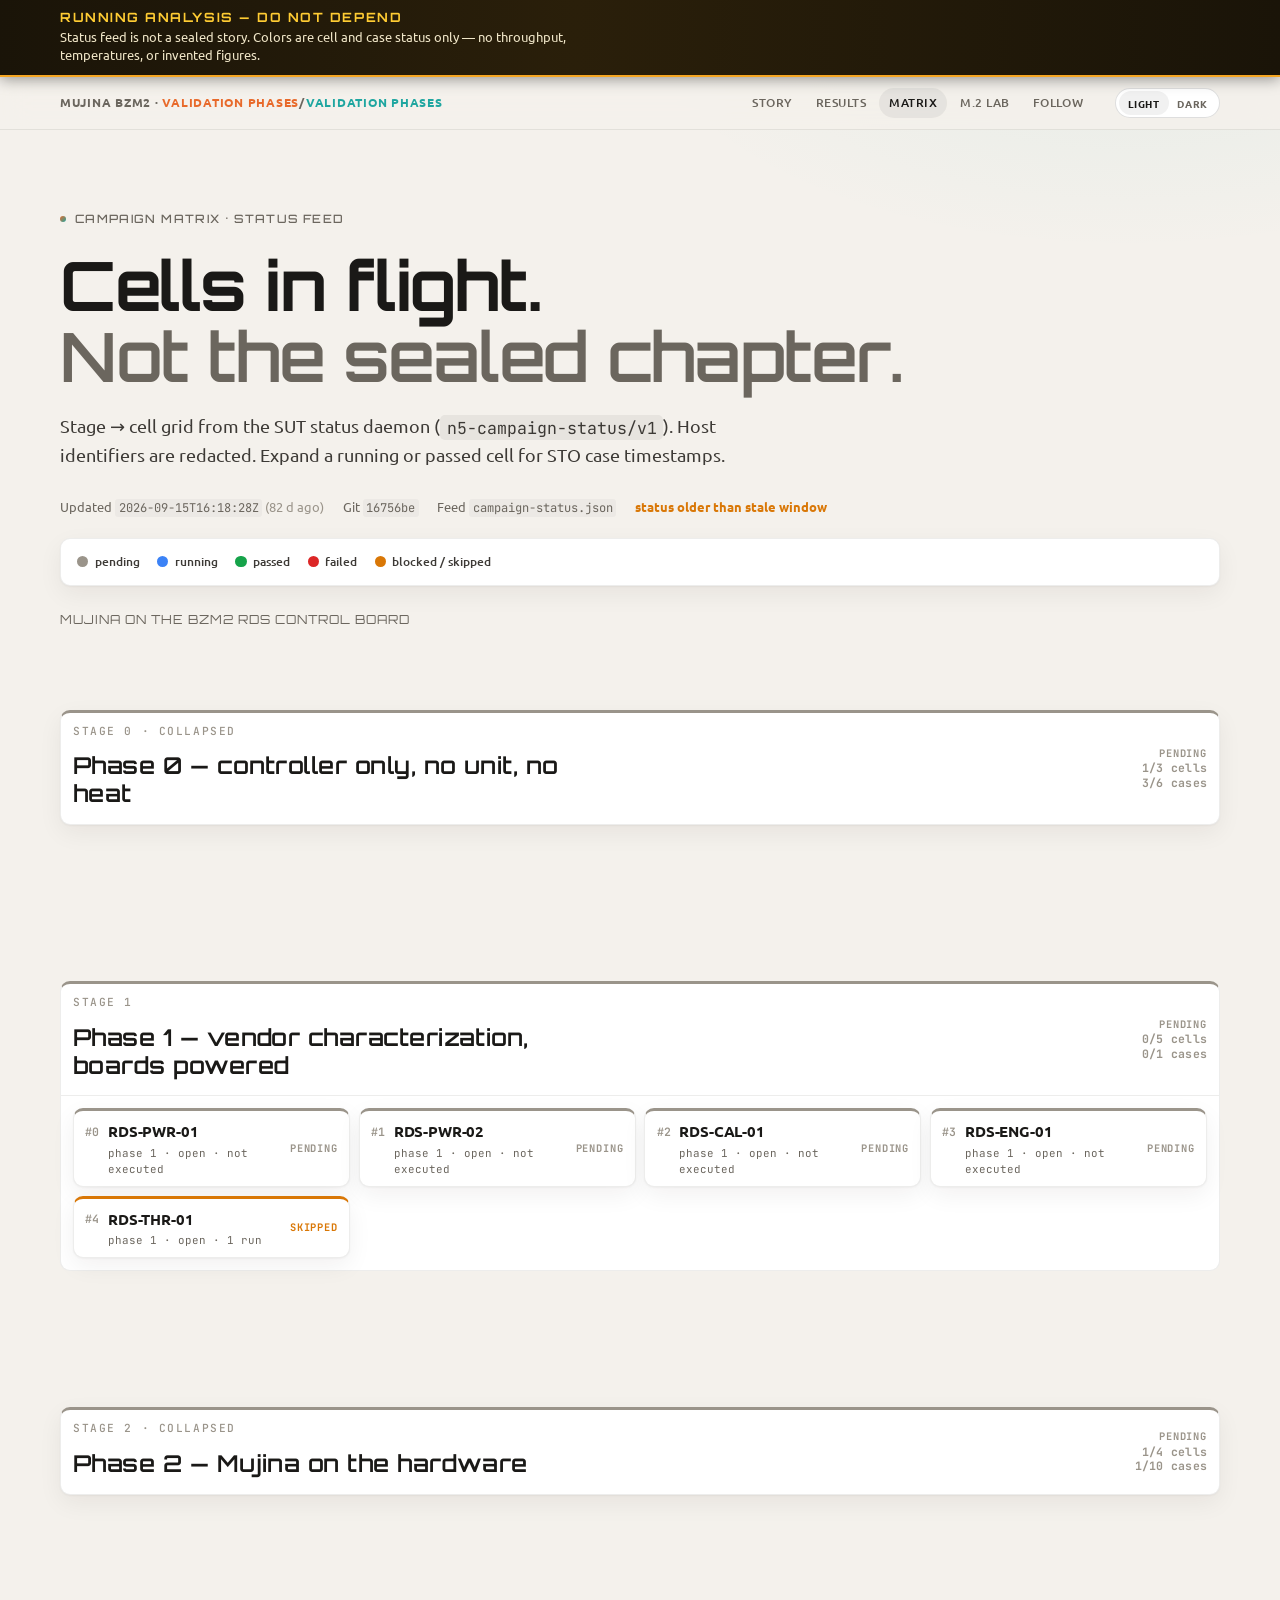
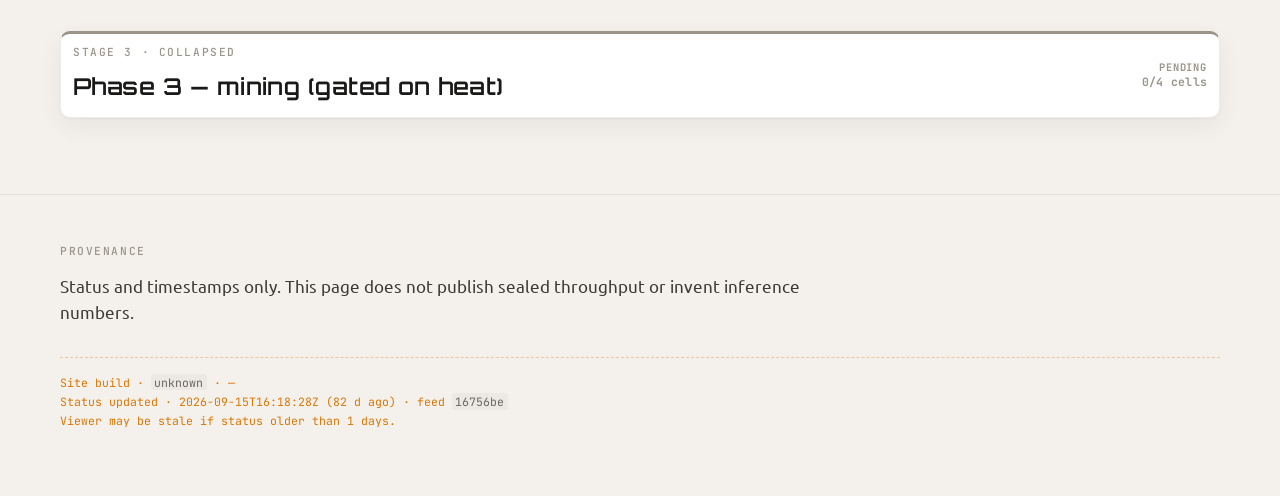
==== site/matrix/index.html @ 75ac74a2 "Initial: test matrix, live results, worklog, and the rule that governs them The site publishes case " ====
<!DOCTYPE html>
<html lang="en">
<head>
  <meta charset="utf-8" />
  <meta name="viewport" content="width=device-width, initial-scale=1" />
  <title>Mujina BZM2 · live campaign matrix</title>
  <meta name="description" content="Live campaign matrix for the Mujina on the BZM2 RDS control board" />
  <link rel="preconnect" href="https://fonts.googleapis.com" />
  <link rel="preconnect" href="https://fonts.gstatic.com" crossorigin />
  <link href="https://fonts.googleapis.com/css2?family=Orbitron:wght@500;600;700&family=Ubuntu:ital,wght@0,300;0,400;0,500;0,700;1,400&family=JetBrains+Mono:wght@400;500;600;700&display=swap" rel="stylesheet" />
  <link rel="stylesheet" href="../css/theme.css" />
  <link rel="stylesheet" href="../css/styles.css" />
  <link rel="stylesheet" href="matrix.css?v=prio1" />
  <script src="../js/theme.js"></script>
</head>
<body class="matrix-page">
  <aside class="provisional-banner" role="status" aria-live="polite">
    <div class="provisional-banner-inner">
      <strong class="provisional-title">RUNNING ANALYSIS — DO NOT DEPEND</strong>
      <p class="provisional-body">Status feed is not a sealed story. Colors are cell and case status only — no throughput, temperatures, or invented figures.</p>
    </div>
  </aside>

  <nav class="site-nav" aria-label="Section navigation">
    <div class="inner">
      <div class="nav-brand">Mujina BZM2 · <span class="r10">validation phases</span>/<span class="rz1">validation phases</span></div>
      <div class="nav-links">
        <a href="../">Story</a>
        <a href="../#results">Results</a>
        <a href="./" class="active" aria-current="page">Matrix</a>
        <a href="../telemetry-viz/">M.2 lab</a>
        <a href="../#follow">Follow</a>
      </div>
      <div class="theme-toggle" data-theme-toggle role="group" aria-label="Color theme">
        <button type="button" data-theme-value="light">Light</button>
        <button type="button" data-theme-value="dark">Dark</button>
      </div>
    </div>
  </nav>

  <header class="hero">
    <div class="wrap">
      <p class="eyebrow"><span class="dot" aria-hidden="true"></span> Campaign matrix · status feed</p>
      <h1>Cells in flight.<br /><span class="t-muted">Not the sealed chapter.</span></h1>
      <p class="hero-sub">
        Stage → cell grid from the SUT status daemon
        (<code>n5-campaign-status/v1</code>). Host identifiers are redacted.
        Expand a running or passed cell for STO case timestamps.
      </p>
      <div id="matrix-meta" class="matrix-meta">Loading status feed…</div>
    </div>
  </header>

  <main class="wrap" id="matrix-root" aria-live="polite">
    <p class="lede">Loading campaign status…</p>
  </main>

  <footer class="site-footer">
    <div class="wrap">
      <p class="section-label">Provenance</p>
      <p class="lede">Status and timestamps only. This page does not publish sealed throughput or invent inference numbers.</p>
      <div class="viewer-stale" data-data-root="../data" id="viewer-stale">
        <p class="viewer-line" data-role="build">Site build · …</p>
        <p class="viewer-line" data-role="status">Status updated · …</p>
        <p class="viewer-line" data-role="stale">Viewer may be stale if status older than 15 minutes.</p>
      </div>
    </div>
  </footer>

  <div id="case-doc-modal" class="case-modal" hidden aria-modal="true" role="dialog" aria-labelledby="case-doc-title">
    <div class="case-modal-panel">
      <button type="button" class="case-modal-close" aria-label="Close">&times;</button>
      <dl class="case-modal-meta" data-role="doc-meta">
        <div><dt>Test</dt><dd id="case-doc-title" data-role="doc-id">—</dd></div>
        <div><dt>Title</dt><dd data-role="doc-title-text">—</dd></div>
        <div data-role="doc-priority-row" hidden><dt>Priority</dt><dd data-role="doc-priority">—</dd></div>
        <div data-role="doc-created-row" hidden><dt>Created</dt><dd data-role="doc-created">—</dd></div>
        <div data-role="doc-updated-row" hidden><dt>Updated</dt><dd data-role="doc-updated">—</dd></div>
      </dl>
      <div data-role="doc-body"></div>
    </div>
  </div>

  <script src="../js/campaign-status.js"></script>
  <script src="../js/viewer-footer.js"></script>
  <script src="matrix.js?v=prio1"></script>
</body>
</html>
---- site/css/theme.css ----
/* N5 MAX — shared light/dark theme tokens + chrome
 *
 * LIGHT  = Story/Matrix editorial stone (styles.css heritage)
 * DARK   = M.2 lab charcoal + teal (telemetry-viz heritage)
 *
 * Usage: set <html data-theme="light|dark"> via site/js/theme.js
 *        (localStorage key: n5-theme). Falls back to prefers-color-scheme.
 */

:root {
  /* —— Light (editorial) —— */
  --bg: #f4f1ec;
  --bg-elevated: #faf8f5;
  --surface: #ffffff;
  --ink: #1a1917;
  --ink-soft: #3d3a36;
  --muted: #6b665e;
  --faint: #9a948a;
  --line: rgba(26, 25, 23, 0.08);
  --line-strong: rgba(26, 25, 23, 0.14);
  --shadow: 0 1px 2px rgba(26, 25, 23, 0.04), 0 8px 24px rgba(26, 25, 23, 0.06);
  --shadow-card: 0 1px 3px rgba(26, 25, 23, 0.05), 0 12px 32px rgba(26, 25, 23, 0.07);

  /* Brand accents — same family both themes */
  --raid10: #E86A2B;
  --raid10-soft: rgba(232, 106, 43, 0.12);
  --raid10-mid: rgba(232, 106, 43, 0.22);
  --raidz1: #1FA6A0;
  --raidz1-soft: rgba(31, 166, 160, 0.12);
  --raidz1-mid: rgba(31, 166, 160, 0.22);

  /* Hero washes / chrome helpers */
  --wash-raid10: rgba(232, 106, 43, 0.07);
  --wash-raidz1: rgba(31, 166, 160, 0.07);
  --nav-bg: rgba(244, 241, 236, 0.82);
  --hover-fill: rgba(26, 25, 23, 0.06);
  --hover-fill-soft: rgba(26, 25, 23, 0.03);
  --code-bg: rgba(26, 25, 23, 0.06);
  --overlay: rgba(26, 25, 23, 0.55);
  --ink-inverse: #f4f1ec;

  /* Matrix status (readable on light) */
  --st-pending: #9a948a;
  --st-running: #3b82f6;
  --st-passed: #16a34a;
  --st-failed: #dc2626;
  --st-blocked: #d97706;

  /* Lab aliases → shared (light) */
  --bg-panel: var(--surface);
  --border: #d9d4cb;
  --border-subtle: #e8e4dc;
  --text: var(--ink);
  --text-muted: var(--muted);
  --text-dim: var(--faint);
  --teal: #1FA6A0;
  --teal-dim: #178a85;
  --teal-glow: rgba(31, 166, 160, 0.28);
  --accent-x4: #2bb8b1;
  --heat-cold: #3b82f6;
  --heat-mid: #f59e0b;
  --heat-hot: #ef4444;
  --demo-chip: #b45309;
  --demo-bg: rgba(180, 83, 9, 0.1);
  --rail-read: #1FA6A0;
  --rail-write: #3b82f6;

  /* Fonts / radii shared (also in styles.css) */
  --font: "Ubuntu", ui-sans-serif, system-ui, -apple-system, sans-serif;
  --display: "Orbitron", ui-sans-serif, system-ui, sans-serif;
  --font-display: var(--display);
  --mono: "JetBrains Mono", ui-monospace, SFMono-Regular, Menlo, monospace;
  --radius: 14px;
  --radius-sm: 10px;
  --radius-pill: 999px;
  --max: 1120px;
  --ease: cubic-bezier(0.22, 1, 0.36, 1);
  --provisional-h: 0px;
  color-scheme: light;
}

/* Dark = M.2 lab charcoal + teal, sitewide */
html[data-theme="dark"] {
  color-scheme: dark;
  --bg: #0e1114;
  --bg-elevated: #1c2329;
  --surface: #151a1f;
  --ink: #d6dde3;
  --ink-soft: #b8c2ca;
  --muted: #7a8792;
  --faint: #556069;
  --line: rgba(214, 221, 227, 0.1);
  --line-strong: rgba(214, 221, 227, 0.16);
  --shadow: 0 1px 2px rgba(0, 0, 0, 0.35), 0 8px 24px rgba(0, 0, 0, 0.45);
  --shadow-card: 0 1px 3px rgba(0, 0, 0, 0.4), 0 12px 32px rgba(0, 0, 0, 0.5);

  --raid10: #E86A2B;
  --raid10-soft: rgba(232, 106, 43, 0.18);
  --raid10-mid: rgba(232, 106, 43, 0.32);
  --raidz1: #2dd4bf;
  --raidz1-soft: rgba(45, 212, 191, 0.14);
  --raidz1-mid: rgba(45, 212, 191, 0.28);

  --wash-raid10: rgba(232, 106, 43, 0.09);
  --wash-raidz1: rgba(45, 212, 191, 0.08);
  --nav-bg: rgba(14, 17, 20, 0.88);
  --hover-fill: rgba(214, 221, 227, 0.08);
  --hover-fill-soft: rgba(214, 221, 227, 0.04);
  --code-bg: rgba(214, 221, 227, 0.08);
  --overlay: rgba(0, 0, 0, 0.65);
  --ink-inverse: #0e1114;

  /* Status — brighter on charcoal */
  --st-pending: #8b95a0;
  --st-running: #60a5fa;
  --st-passed: #4ade80;
  --st-failed: #f87171;
  --st-blocked: #fbbf24;

  /* Lab palette (canonical dark) */
  --bg-panel: #151a1f;
  --border: #2a343c;
  --border-subtle: #222a31;
  --text: #d6dde3;
  --text-muted: #7a8792;
  --text-dim: #556069;
  --teal: #2dd4bf;
  --teal-dim: #1a9e8f;
  --teal-glow: rgba(45, 212, 191, 0.35);
  --accent-x4: #5eead4;
  --heat-cold: #3b82f6;
  --heat-mid: #f59e0b;
  --heat-hot: #ef4444;
  --demo-chip: #fbbf24;
  --demo-bg: rgba(251, 191, 36, 0.12);
  --rail-read: #2dd4bf;
  --rail-write: #60a5fa;

  /* Lab uses tighter radius; keep structural radii from light for Story/Matrix.
     Lab page overrides --radius locally. */
}

/* System preference when no stored / explicit theme yet */
@media (prefers-color-scheme: dark) {
  html:not([data-theme="light"]):not([data-theme="dark"]) {
    --bg: #0e1114;
    --bg-elevated: #1c2329;
    --surface: #151a1f;
    --ink: #d6dde3;
    --ink-soft: #b8c2ca;
    --muted: #7a8792;
    --faint: #556069;
    --line: rgba(214, 221, 227, 0.1);
    --line-strong: rgba(214, 221, 227, 0.16);
    --shadow: 0 1px 2px rgba(0, 0, 0, 0.35), 0 8px 24px rgba(0, 0, 0, 0.45);
    --shadow-card: 0 1px 3px rgba(0, 0, 0, 0.4), 0 12px 32px rgba(0, 0, 0, 0.5);
    --raid10: #E86A2B;
    --raid10-soft: rgba(232, 106, 43, 0.18);
    --raid10-mid: rgba(232, 106, 43, 0.32);
    --raidz1: #2dd4bf;
    --raidz1-soft: rgba(45, 212, 191, 0.14);
    --raidz1-mid: rgba(45, 212, 191, 0.28);
    --wash-raid10: rgba(232, 106, 43, 0.09);
    --wash-raidz1: rgba(45, 212, 191, 0.08);
    --nav-bg: rgba(14, 17, 20, 0.88);
    --hover-fill: rgba(214, 221, 227, 0.08);
    --hover-fill-soft: rgba(214, 221, 227, 0.04);
    --code-bg: rgba(214, 221, 227, 0.08);
    --overlay: rgba(0, 0, 0, 0.65);
    --ink-inverse: #0e1114;
    --st-pending: #8b95a0;
    --st-running: #60a5fa;
    --st-passed: #4ade80;
    --st-failed: #f87171;
    --st-blocked: #fbbf24;
    --bg-panel: #151a1f;
    --border: #2a343c;
    --border-subtle: #222a31;
    --text: #d6dde3;
    --text-muted: #7a8792;
    --text-dim: #556069;
    --teal: #2dd4bf;
    --teal-dim: #1a9e8f;
    --teal-glow: rgba(45, 212, 191, 0.35);
    --accent-x4: #5eead4;
    --demo-chip: #fbbf24;
    --demo-bg: rgba(251, 191, 36, 0.12);
    --rail-read: #2dd4bf;
    --rail-write: #60a5fa;
  }
}

/* ── Shared chrome: provisional banner + site-nav + theme toggle ── */

.provisional-banner {
  position: sticky;
  top: 0;
  z-index: 60;
  background: linear-gradient(90deg, #1a1408 0%, #2a1f0a 45%, #1a1408 100%);
  color: #f5c542;
  border-bottom: 2px solid #f5a623;
  box-shadow: 0 2px 14px rgba(0, 0, 0, 0.4);
}

.provisional-banner-inner {
  width: min(100% - 2.5rem, var(--max));
  margin-inline: auto;
  padding: 0.55rem 0 0.65rem;
  display: flex;
  flex-direction: column;
  gap: 0.2rem;
}

.provisional-title {
  font-family: var(--display);
  font-size: 0.8rem;
  font-weight: 700;
  letter-spacing: 0.12em;
  text-transform: uppercase;
  color: #ffcc33;
  line-height: 1.25;
}

.provisional-body {
  font-family: var(--font);
  font-size: 0.82rem;
  font-weight: 400;
  line-height: 1.4;
  color: #f0e6c8;
  max-width: 78ch;
}

body:has(.provisional-banner) {
  --provisional-h: 4.75rem;
}

.site-nav {
  position: sticky;
  top: var(--provisional-h, 0px);
  z-index: 50;
  backdrop-filter: blur(14px) saturate(1.2);
  -webkit-backdrop-filter: blur(14px) saturate(1.2);
  background: var(--nav-bg);
  border-bottom: 1px solid var(--line);
}

.site-nav .inner {
  display: flex;
  align-items: center;
  justify-content: space-between;
  gap: 1rem;
  height: 52px;
  width: min(100% - 2.5rem, var(--max));
  margin-inline: auto;
}

.nav-brand {
  font-size: 0.78rem;
  font-weight: 600;
  letter-spacing: 0.06em;
  text-transform: uppercase;
  color: var(--muted);
  white-space: nowrap;
}

.nav-brand span.r10 { color: var(--raid10); }
.nav-brand span.rz1 { color: var(--raidz1); }

.nav-links {
  display: flex;
  align-items: center;
  gap: 0.15rem;
  overflow-x: auto;
  scrollbar-width: none;
  -ms-overflow-style: none;
  flex: 1 1 auto;
  min-width: 0;
  justify-content: flex-end;
}
.nav-links::-webkit-scrollbar { display: none; }

.nav-links a {
  font-size: 0.72rem;
  font-weight: 500;
  letter-spacing: 0.04em;
  text-transform: uppercase;
  text-decoration: none;
  color: var(--muted);
  padding: 0.4rem 0.65rem;
  border-radius: var(--radius-pill);
  white-space: nowrap;
  transition: color 0.2s var(--ease), background 0.2s var(--ease);
}
.nav-links a:hover,
.nav-links a.active,
.nav-links a[aria-current="page"] {
  color: var(--ink);
  background: var(--hover-fill);
}

.theme-toggle {
  display: inline-flex;
  align-items: center;
  gap: 0;
  flex-shrink: 0;
  border: 1px solid var(--line-strong);
  border-radius: var(--radius-pill);
  background: var(--surface);
  padding: 0.15rem;
  margin-left: 0.35rem;
}

.theme-toggle button {
  font-family: var(--font);
  font-size: 0.65rem;
  font-weight: 600;
  letter-spacing: 0.06em;
  text-transform: uppercase;
  color: var(--muted);
  background: transparent;
  border: none;
  border-radius: var(--radius-pill);
  padding: 0.28rem 0.55rem;
  cursor: pointer;
  transition: color 0.15s var(--ease), background 0.15s var(--ease);
}

.theme-toggle button[aria-pressed="true"] {
  color: var(--ink);
  background: var(--hover-fill);
}

.theme-toggle button:focus-visible {
  outline: 2px solid var(--raidz1);
  outline-offset: 1px;
}

@media (max-width: 720px) {
  body:has(.provisional-banner) { --provisional-h: 6.5rem; }
  .provisional-title { font-size: 0.7rem; letter-spacing: 0.08em; }
  .provisional-body { font-size: 0.76rem; }
  .provisional-banner-inner {
    width: min(100% - 1.25rem, var(--max));
    padding: 0.45rem 0 0.55rem;
  }
  .nav-brand { display: none; }
  .theme-toggle button { padding: 0.28rem 0.45rem; font-size: 0.6rem; }
}

html {
  scroll-padding-top: calc(var(--provisional-h, 0px) + 72px);
}

@media (max-width: 720px) {
  html {
    scroll-padding-top: calc(var(--provisional-h, 0px) + 56px);
  }
}
---- site/css/styles.css ----
/* N5 MAX — RAID10 vs RAIDZ1 · Story page layout
 * Color tokens + shared chrome live in theme.css (light/dark).
 */
:root {
  /* Structural fallbacks if theme.css missing; colors come from theme.css */
  --radius: 14px;
  --radius-sm: 10px;
  --radius-pill: 999px;
  --max: 1120px;
  --font: "Ubuntu", ui-sans-serif, system-ui, -apple-system, sans-serif;
  --display: "Orbitron", ui-sans-serif, system-ui, sans-serif;
  --mono: "JetBrains Mono", ui-monospace, SFMono-Regular, Menlo, monospace;
  --ease: cubic-bezier(0.22, 1, 0.36, 1);
  --provisional-h: 0px;
}

*, *::before, *::after { box-sizing: border-box; margin: 0; padding: 0; }

html {
  scroll-behavior: smooth;
  scroll-padding-top: calc(var(--provisional-h, 0px) + 72px);
}

@media (prefers-reduced-motion: reduce) {
  html { scroll-behavior: auto; }
  *, *::before, *::after {
    animation-duration: 0.01ms !important;
    animation-iteration-count: 1 !important;
    transition-duration: 0.01ms !important;
  }
  .reveal { opacity: 1 !important; transform: none !important; }
}

body {
  font-family: var(--font);
  font-size: 17px;
  line-height: 1.55;
  color: var(--ink);
  background:
    radial-gradient(1200px 600px at 12% -10%, var(--wash-raid10), transparent 55%),
    radial-gradient(1000px 500px at 88% 0%, var(--wash-raidz1), transparent 50%),
    var(--bg);
  -webkit-font-smoothing: antialiased;
  text-rendering: optimizeLegibility;
  min-height: 100vh;
}

::selection {
  background: var(--raidz1-mid);
  color: var(--ink);
}

a { color: inherit; }

.wrap {
  width: min(100% - 2.5rem, var(--max));
  margin-inline: auto;
}

/* Sticky nav + provisional banner → theme.css */

/* ── Hero ── */
.hero {
  padding: 4.5rem 0 2.5rem;
}

.eyebrow {
  display: inline-flex;
  align-items: center;
  gap: 0.55rem;
  font-family: var(--display);
  font-size: 0.72rem;
  font-weight: 500;
  letter-spacing: 0.12em;
  text-transform: uppercase;
  color: var(--muted);
  margin-bottom: 1.35rem;
}

.eyebrow .dot {
  width: 6px;
  height: 6px;
  border-radius: 50%;
  background: linear-gradient(135deg, var(--raid10), var(--raidz1));
  flex-shrink: 0;
}

.hero h1 {
  font-family: var(--display);
  font-size: clamp(2.75rem, 6.5vw, 4.25rem);
  font-weight: 700;
  letter-spacing: -0.02em;
  line-height: 1.05;
  margin-bottom: 1.25rem;
}

.hero h1 .vs {
  color: var(--faint);
  font-weight: 500;
  letter-spacing: -0.02em;
}

.t-raid10 { color: var(--raid10); }
.t-raidz1 { color: var(--raidz1); }

.hero-sub {
  max-width: 42rem;
  font-size: 1.125rem;
  color: var(--ink-soft);
  margin-bottom: 1.75rem;
}

.hero-sub code {
  font-family: var(--mono);
  font-size: 0.92em;
  background: var(--code-bg);
  padding: 0.1em 0.4em;
  border-radius: 5px;
}

.chips {
  display: flex;
  flex-wrap: wrap;
  gap: 0.5rem;
  margin-bottom: 1.5rem;
}

.chip {
  display: inline-flex;
  align-items: center;
  font-family: var(--mono);
  font-size: 0.72rem;
  font-weight: 500;
  letter-spacing: 0.01em;
  color: var(--ink-soft);
  background: var(--surface);
  border: 1px solid var(--line-strong);
  border-radius: var(--radius-pill);
  padding: 0.4rem 0.85rem;
  box-shadow: var(--shadow);
}

.badge-sealed {
  display: inline-flex;
  align-items: center;
  gap: 0.45rem;
  font-family: var(--mono);
  font-size: 0.7rem;
  font-weight: 500;
  letter-spacing: 0.04em;
  text-transform: uppercase;
  color: var(--raidz1);
  background: var(--raidz1-soft);
  border: 1px solid var(--raidz1-mid);
  border-radius: var(--radius-pill);
  padding: 0.4rem 0.9rem;
  margin-bottom: 2.75rem;
}

.badge-sealed svg {
  width: 12px;
  height: 12px;
  flex-shrink: 0;
}

/* ── Metric cards ── */
.metrics {
  display: grid;
  grid-template-columns: repeat(4, 1fr);
  gap: 1rem;
}

.metric-card {
  background: var(--surface);
  border: 1px solid var(--line);
  border-radius: var(--radius);
  padding: 1.25rem 1.3rem 1.35rem;
  box-shadow: var(--shadow-card);
  position: relative;
  overflow: hidden;
}

.metric-card::before {
  content: "";
  position: absolute;
  top: 0; left: 0; right: 0;
  height: 3px;
}

.metric-card.win-raidz1::before { background: var(--raidz1); }
.metric-card.win-raid10::before { background: var(--raid10); }

.metric-card .label {
  font-size: 0.68rem;
  font-weight: 600;
  letter-spacing: 0.1em;
  text-transform: uppercase;
  color: var(--faint);
  margin-bottom: 0.65rem;
}

.metric-card .value {
  font-family: var(--mono);
  font-size: 1.85rem;
  font-weight: 600;
  letter-spacing: -0.03em;
  line-height: 1.1;
  margin-bottom: 0.55rem;
}

.metric-card.win-raidz1 .value { color: var(--raidz1); }
.metric-card.win-raid10 .value { color: var(--raid10); }

.metric-card .detail {
  font-size: 0.8rem;
  color: var(--muted);
  line-height: 1.4;
}

/* ── Sections ── */
section {
  padding: 3.75rem 0;
}

.section-label {
  font-family: var(--mono);
  font-size: 0.7rem;
  font-weight: 500;
  letter-spacing: 0.14em;
  text-transform: uppercase;
  color: var(--faint);
  margin-bottom: 0.75rem;
}

section h2 {
  font-family: var(--display);
  font-size: clamp(1.65rem, 3.2vw, 2.15rem);
  font-weight: 700;
  letter-spacing: -0.015em;
  line-height: 1.2;
  margin-bottom: 1rem;
  max-width: 28ch;
}

.lede {
  max-width: 48rem;
  color: var(--ink-soft);
  margin-bottom: 2rem;
  font-size: 1.05rem;
}

.lede strong.r10 { color: var(--raid10); font-weight: 600; }
.lede strong.rz1 { color: var(--raidz1); font-weight: 600; }

/* ── Cards / panels ── */
.panel {
  background: var(--surface);
  border: 1px solid var(--line);
  border-radius: var(--radius);
  padding: 1.5rem 1.6rem;
  box-shadow: var(--shadow);
}

.panel + .panel { margin-top: 1rem; }

.panel-title {
  font-size: 0.85rem;
  font-weight: 600;
  color: var(--ink);
  margin-bottom: 0.35rem;
}

.panel-note {
  font-size: 0.85rem;
  color: var(--muted);
  margin-bottom: 1.25rem;
}

.chart-wrap {
  position: relative;
  height: 280px;
  margin-top: 0.5rem;
}

.chart-wrap.tall { height: 320px; }
.chart-wrap.short { height: 200px; }

.legend-row {
  display: flex;
  gap: 1.25rem;
  margin-bottom: 0.75rem;
  flex-wrap: wrap;
}

.legend-item {
  display: inline-flex;
  align-items: center;
  gap: 0.45rem;
  font-family: var(--mono);
  font-size: 0.72rem;
  font-weight: 500;
  color: var(--ink-soft);
}

.legend-swatch {
  width: 12px;
  height: 12px;
  border-radius: 3px;
}
.legend-swatch.r10 { background: var(--raid10); }
.legend-swatch.rz1 { background: var(--raidz1); }

.callout {
  margin-top: 1.25rem;
  padding: 1rem 1.15rem;
  background: var(--bg-elevated);
  border-left: 3px solid var(--line-strong);
  border-radius: 0 var(--radius-sm) var(--radius-sm) 0;
  font-size: 0.9rem;
  color: var(--ink-soft);
  line-height: 1.5;
}

.callout code {
  font-family: var(--mono);
  font-size: 0.88em;
  background: var(--code-bg);
  padding: 0.05em 0.35em;
  border-radius: 4px;
}

/* ── Tables ── */
.table-scroll {
  overflow-x: auto;
  -webkit-overflow-scrolling: touch;
  border-radius: var(--radius-sm);
  border: 1px solid var(--line);
}

table.data {
  width: 100%;
  border-collapse: collapse;
  font-size: 0.9rem;
  background: var(--surface);
}

table.data th,
table.data td {
  padding: 0.75rem 1rem;
  text-align: left;
  border-bottom: 1px solid var(--line);
  vertical-align: top;
}

table.data th {
  font-size: 0.7rem;
  font-weight: 600;
  letter-spacing: 0.08em;
  text-transform: uppercase;
  color: var(--faint);
  background: var(--bg-elevated);
  white-space: nowrap;
}

table.data td.num,
table.data th.num {
  text-align: right;
  font-family: var(--mono);
  font-variant-numeric: tabular-nums;
  font-size: 0.85rem;
}

table.data tbody tr:last-child td { border-bottom: none; }
table.data tbody tr:hover td { background: var(--hover-fill-soft); }

table.data .hl-r10 { color: var(--raid10); font-weight: 600; }
table.data .hl-rz1 { color: var(--raidz1); font-weight: 600; }

/* ── Amplification visual ── */
.amp-bars {
  display: grid;
  gap: 1.25rem;
  margin-top: 1rem;
}

.amp-row {
  display: grid;
  grid-template-columns: 140px 1fr auto;
  align-items: center;
  gap: 1rem;
}

.amp-label {
  font-family: var(--mono);
  font-size: 0.78rem;
  font-weight: 500;
  color: var(--ink-soft);
}

.amp-track {
  height: 28px;
  background: var(--bg);
  border-radius: 6px;
  position: relative;
  overflow: hidden;
}

.amp-track .ref {
  position: absolute;
  top: 0; bottom: 0;
  left: calc(100% / 2.2 * 1);
  width: 0;
  border-left: 1.5px dashed var(--line-strong);
  z-index: 2;
}

.amp-fill {
  height: 100%;
  border-radius: 6px;
  display: flex;
  align-items: center;
  justify-content: flex-end;
  padding-right: 0.65rem;
  font-family: var(--mono);
  font-size: 0.75rem;
  font-weight: 600;
  color: #fff;
  transition: width 0.8s var(--ease);
}

.amp-fill.r10 { background: var(--raid10); }
.amp-fill.rz1 { background: var(--raidz1); }

.amp-value {
  font-family: var(--mono);
  font-size: 0.95rem;
  font-weight: 600;
  min-width: 3.5rem;
  text-align: right;
}
.amp-value.r10 { color: var(--raid10); }
.amp-value.rz1 { color: var(--raidz1); }

.amp-ref-note {
  display: flex;
  align-items: center;
  gap: 0.5rem;
  margin-top: 1rem;
  font-size: 0.78rem;
  color: var(--faint);
  font-family: var(--mono);
}

.amp-ref-note::before {
  content: "";
  width: 18px;
  height: 0;
  border-top: 1.5px dashed var(--line-strong);
}

/* ── Ablation ── */
.ablation-grid {
  display: grid;
  grid-template-columns: repeat(3, 1fr);
  gap: 1rem;
}

.ablation-card {
  background: var(--surface);
  border: 1px solid var(--line);
  border-radius: var(--radius);
  padding: 1.35rem 1.4rem;
  box-shadow: var(--shadow);
}

.ablation-card .test {
  font-size: 0.8rem;
  font-weight: 600;
  color: var(--ink);
  margin-bottom: 0.85rem;
  line-height: 1.35;
}

.ablation-card .flow {
  font-family: var(--mono);
  font-size: 0.95rem;
  font-weight: 500;
  color: var(--ink-soft);
  margin-bottom: 0.5rem;
}

.ablation-card .delta {
  font-family: var(--mono);
  font-size: 1.35rem;
  font-weight: 700;
  letter-spacing: -0.02em;
}

.ablation-card .delta.up { color: var(--raidz1); }
.ablation-card .delta.flat { color: var(--muted); }

.ablation-card .note {
  font-size: 0.8rem;
  color: var(--muted);
  margin-top: 0.5rem;
}

/* ── Baseline tiles ── */
.baseline-tiles {
  display: grid;
  grid-template-columns: repeat(3, 1fr);
  gap: 1rem;
  margin-bottom: 1.5rem;
}

.baseline-tile {
  background: var(--surface);
  border: 1px solid var(--line);
  border-radius: var(--radius);
  padding: 1.25rem 1.35rem;
  box-shadow: var(--shadow);
}

.baseline-tile .label {
  font-size: 0.7rem;
  font-weight: 600;
  letter-spacing: 0.08em;
  text-transform: uppercase;
  color: var(--faint);
  margin-bottom: 0.5rem;
}

.baseline-tile .value {
  font-family: var(--mono);
  font-size: 1.65rem;
  font-weight: 600;
  letter-spacing: -0.02em;
  color: var(--ink);
  margin-bottom: 0.5rem;
}

.baseline-tile .detail {
  font-size: 0.82rem;
  color: var(--muted);
  line-height: 1.45;
}

/* ── Verdict ── */
.verdict-grid {
  display: grid;
  grid-template-columns: 1fr 1fr;
  gap: 1.25rem;
}

.verdict-card {
  border-radius: var(--radius);
  padding: 1.75rem 1.75rem 1.5rem;
  border: 1px solid var(--line);
  box-shadow: var(--shadow-card);
  position: relative;
  overflow: hidden;
}

.verdict-card.raid10 {
  background: linear-gradient(165deg, #fff 0%, rgba(232, 106, 43, 0.06) 100%);
  border-color: var(--raid10-mid);
}

.verdict-card.raidz1 {
  background: linear-gradient(165deg, #fff 0%, rgba(31, 166, 160, 0.06) 100%);
  border-color: var(--raidz1-mid);
}

.verdict-card::before {
  content: "";
  position: absolute;
  top: 0; left: 0; right: 0;
  height: 4px;
}
.verdict-card.raid10::before { background: var(--raid10); }
.verdict-card.raidz1::before { background: var(--raidz1); }

.verdict-card h3 {
  font-size: 1.35rem;
  font-weight: 700;
  letter-spacing: -0.02em;
  margin-bottom: 0.35rem;
}
.verdict-card.raid10 h3 { color: var(--raid10); }
.verdict-card.raidz1 h3 { color: var(--raidz1); }

.verdict-card .choose {
  font-size: 0.78rem;
  font-weight: 600;
  letter-spacing: 0.08em;
  text-transform: uppercase;
  color: var(--faint);
  margin-bottom: 1.25rem;
}

.verdict-list {
  list-style: none;
  display: grid;
  gap: 1rem;
}

.verdict-list li {
  display: grid;
  grid-template-columns: 4.5rem 1fr;
  gap: 0.75rem;
  align-items: start;
}

.verdict-list .stat {
  font-family: var(--mono);
  font-size: 0.95rem;
  font-weight: 700;
  letter-spacing: -0.02em;
}
.verdict-card.raid10 .stat { color: var(--raid10); }
.verdict-card.raidz1 .stat { color: var(--raidz1); }

.verdict-list .text {
  font-size: 0.92rem;
  color: var(--ink-soft);
  line-height: 1.45;
}

/* ── Footer ── */
.site-footer {
  padding: 3rem 0 4rem;
  border-top: 1px solid var(--line);
  margin-top: 1rem;
}

.footer-status {
  display: grid;
  grid-template-columns: repeat(3, 1fr);
  gap: 1rem;
  margin-bottom: 2rem;
}

.status-card {
  background: var(--surface);
  border: 1px solid var(--line);
  border-radius: var(--radius-sm);
  padding: 1.1rem 1.2rem;
}

.status-card .tag {
  font-family: var(--mono);
  font-size: 0.65rem;
  font-weight: 600;
  letter-spacing: 0.1em;
  text-transform: uppercase;
  margin-bottom: 0.45rem;
}
.status-card .tag.done { color: var(--raidz1); }
.status-card .tag.pending { color: var(--raid10); }
.status-card .tag.planned { color: var(--muted); }

.status-card p {
  font-size: 0.85rem;
  color: var(--ink-soft);
  line-height: 1.45;
}

.provenance {
  font-size: 0.82rem;
  color: var(--muted);
  line-height: 1.55;
}

.provenance code {
  font-family: var(--mono);
  font-size: 0.88em;
  background: var(--hover-fill-soft);
  padding: 0.05em 0.3em;
  border-radius: 3px;
}

.provenance .muted-line {
  margin-top: 0.65rem;
  color: var(--faint);
  font-size: 0.78rem;
}


/* ── Forward-looking story additions ── */
.t-muted { color: var(--muted); font-weight: 600; }

.hero-actions, .cta-strip {
  display: flex;
  flex-wrap: wrap;
  gap: 0.65rem;
  margin: 1.25rem 0 1.5rem;
}

.btn {
  display: inline-flex;
  align-items: center;
  justify-content: center;
  font-family: var(--font);
  font-size: 0.88rem;
  font-weight: 600;
  letter-spacing: 0.01em;
  text-decoration: none;
  padding: 0.7rem 1.15rem;
  border-radius: var(--radius-pill);
  border: 1px solid transparent;
  transition: transform 0.2s var(--ease), box-shadow 0.2s var(--ease), background 0.2s var(--ease);
}
.btn:hover { transform: translateY(-1px); }

.btn-raid10 {
  background: var(--raid10);
  color: #fff;
  box-shadow: 0 6px 18px rgba(232, 106, 43, 0.28);
}
.btn-raidz1 {
  background: var(--raidz1);
  color: #fff;
  box-shadow: 0 6px 18px rgba(31, 166, 160, 0.28);
}
.btn-ghost {
  background: var(--surface);
  color: var(--ink);
  border-color: var(--line-strong);
}

.badge-row {
  display: flex;
  flex-wrap: wrap;
  gap: 0.6rem;
  margin-bottom: 1.5rem;
}
.badge-row .badge-sealed { margin-bottom: 0; }

.badge-pending {
  display: inline-flex;
  align-items: center;
  font-family: var(--mono);
  font-size: 0.7rem;
  font-weight: 500;
  letter-spacing: 0.04em;
  text-transform: uppercase;
  color: var(--raid10);
  background: var(--raid10-soft);
  border: 1px solid var(--raid10-mid);
  border-radius: var(--radius-pill);
  padding: 0.4rem 0.9rem;
}

.cta-section {
  background: linear-gradient(180deg, rgba(255,255,255,0.55), transparent);
}

.card-cta {
  display: inline-block;
  margin-top: 1.25rem;
  font-size: 0.85rem;
  font-weight: 600;
  color: inherit;
  text-decoration: none;
  opacity: 0.85;
}
.verdict-card.raid10 .card-cta { color: var(--raid10); }
.verdict-card.raidz1 .card-cta { color: var(--raidz1); }
.card-cta:hover { opacity: 1; text-decoration: underline; }

.plan-chips {
  display: flex;
  flex-wrap: wrap;
  gap: 0.5rem;
  margin-top: 1.25rem;
}
.chip-pending {
  border-color: var(--raid10-mid);
  background: var(--raid10-soft);
  color: var(--ink-soft);
}

.method-grid, .ai-grid, .exp-grid {
  display: grid;
  grid-template-columns: repeat(2, 1fr);
  gap: 1rem;
  margin-top: 1.5rem;
}

.method-card, .ai-card, .exp-card {
  background: var(--surface);
  border: 1px solid var(--line);
  border-radius: var(--radius);
  padding: 1.2rem 1.25rem;
  box-shadow: var(--shadow);
}

.method-card .m-label, .ai-tag, .exp-tag {
  font-family: var(--mono);
  font-size: 0.65rem;
  font-weight: 600;
  letter-spacing: 0.1em;
  text-transform: uppercase;
  margin-bottom: 0.45rem;
  color: var(--muted);
}

.method-card h3, .ai-card h3, .exp-card h3 {
  font-size: 1.05rem;
  font-weight: 700;
  letter-spacing: -0.02em;
  margin-bottom: 0.45rem;
}

.method-card p, .ai-card p, .exp-card p {
  font-size: 0.9rem;
  color: var(--ink-soft);
  line-height: 1.45;
}

.exp-card .why {
  margin-top: 0.65rem;
  font-size: 0.82rem;
  color: var(--muted);
}

.exp-tag.storage { color: var(--raid10); }
.exp-tag.ai { color: var(--raidz1); }

.ai-section {
  background:
    radial-gradient(800px 400px at 80% 20%, rgba(31, 166, 160, 0.08), transparent 60%),
    transparent;
}

.pending-banner {
  font-family: var(--mono);
  font-size: 0.78rem;
  color: var(--raid10);
  background: var(--raid10-soft);
  border: 1px dashed var(--raid10-mid);
  border-radius: var(--radius-sm);
  padding: 0.75rem 1rem;
  margin: 1rem 0 0.25rem;
}

.subhead {
  font-size: 1.05rem;
  font-weight: 700;
  margin: 2rem 0 0.25rem;
  letter-spacing: -0.02em;
}

.how-made {
  background: var(--surface);
  border: 1px solid var(--line);
  border-radius: var(--radius);
  padding: 1.35rem 1.5rem;
  margin: 1.5rem 0;
  box-shadow: var(--shadow);
}
.how-made h3 {
  font-size: 1rem;
  margin-bottom: 0.75rem;
}
.how-made ol {
  padding-left: 1.2rem;
  display: grid;
  gap: 0.55rem;
  color: var(--ink-soft);
  font-size: 0.92rem;
}
.how-made code {
  font-family: var(--mono);
  font-size: 0.88em;
  background: var(--hover-fill-soft);
  padding: 0.05em 0.3em;
  border-radius: 3px;
}

.footer-h2 {
  font-size: clamp(1.6rem, 3vw, 2.1rem);
  letter-spacing: -0.03em;
  margin-bottom: 0.5rem;
}

/* ── Reveal on scroll ── */
.reveal {
  opacity: 0;
  transform: translateY(16px);
  transition: opacity 0.7s var(--ease), transform 0.7s var(--ease);
}
.reveal.in {
  opacity: 1;
  transform: none;
}


/* ── Media strip + diagrams ── */
.media-section {
  background: linear-gradient(180deg, rgba(255,255,255,0.35), transparent);
}

.media-strip {
  display: grid;
  grid-template-columns: repeat(3, 1fr);
  gap: 1rem;
  margin-top: 1.25rem;
}

.media-frame,
.diagram-card {
  margin: 0;
  background: var(--surface);
  border: 1px solid var(--line);
  border-radius: var(--radius);
  overflow: hidden;
  box-shadow: var(--shadow);
  cursor: zoom-in;
  transition: transform 0.35s var(--ease), box-shadow 0.35s var(--ease);
}
.media-frame:hover,
.diagram-card:hover {
  transform: translateY(-2px);
  box-shadow: var(--shadow-card);
}
.media-frame img,
.diagram-card img {
  display: block;
  width: 100%;
  height: auto;
  aspect-ratio: 16 / 10;
  object-fit: cover;
  background: var(--bg-elevated);
}
.media-frame figcaption,
.diagram-card figcaption {
  padding: 0.65rem 0.9rem 0.85rem;
  font-size: 0.82rem;
  font-weight: 600;
  color: var(--muted);
  letter-spacing: 0.02em;
}

.diagram-grid {
  display: grid;
  grid-template-columns: 1fr 1fr;
  gap: 1rem;
}
.diagram-card img {
  aspect-ratio: 16 / 9;
  object-fit: contain;
  background: #f0eee8;
}

/* ── Watch / Read social CTA ── */
.social-cta-section {
  background:
    radial-gradient(800px 400px at 10% 0%, rgba(232, 106, 43, 0.06), transparent 60%),
    radial-gradient(800px 400px at 90% 20%, rgba(31, 166, 160, 0.06), transparent 55%);
}

.social-track-grid {
  display: grid;
  grid-template-columns: 1fr 1fr;
  gap: 1rem;
  margin: 1.5rem 0 0.5rem;
}

.social-track {
  background: var(--surface);
  border: 1px solid var(--line);
  border-radius: var(--radius);
  padding: 1.35rem 1.4rem 1.25rem;
  box-shadow: var(--shadow);
  position: relative;
  overflow: hidden;
}
.social-track::before {
  content: "";
  position: absolute;
  inset: 0 auto 0 0;
  width: 4px;
}
.social-track.lab::before { background: var(--raidz1); }
.social-track.public::before { background: var(--raid10); }

.track-badge {
  display: inline-block;
  font-family: var(--mono);
  font-size: 0.68rem;
  font-weight: 600;
  letter-spacing: 0.06em;
  text-transform: uppercase;
  padding: 0.25rem 0.55rem;
  border-radius: var(--radius-pill);
  margin-bottom: 0.65rem;
}
.social-track.lab .track-badge {
  background: var(--raidz1-soft);
  color: var(--raidz1);
}
.social-track.public .track-badge {
  background: var(--raid10-soft);
  color: var(--raid10);
}
.social-track h3 {
  font-size: 1.15rem;
  letter-spacing: -0.02em;
  margin-bottom: 0.4rem;
}
.social-track p {
  color: var(--ink-soft);
  font-size: 0.92rem;
  margin-bottom: 0.85rem;
}
.social-track ul {
  list-style: none;
  display: grid;
  gap: 0.4rem;
  font-size: 0.88rem;
}
.social-track a {
  color: var(--ink);
  text-decoration: underline;
  text-decoration-color: var(--line-strong);
  text-underline-offset: 3px;
}
.social-track a:hover {
  text-decoration-color: var(--raidz1);
}

/* Amp tax polish */
.amp-fill {
  transition: width 1.1s var(--ease);
  font-family: var(--mono);
  font-size: 0.78rem;
  font-weight: 600;
  display: flex;
  align-items: center;
  justify-content: flex-end;
  padding-right: 0.55rem;
  color: #fff;
  min-width: 2.5rem;
}

/* Lightbox */
.lightbox {
  position: fixed;
  inset: 0;
  z-index: 100;
  background: var(--overlay);
  display: flex;
  flex-direction: column;
  align-items: center;
  justify-content: center;
  padding: 2rem;
  gap: 0.75rem;
}
.lightbox[hidden] { display: none !important; }
.lightbox img {
  max-width: min(1100px, 94vw);
  max-height: 78vh;
  border-radius: 12px;
  box-shadow: 0 20px 60px rgba(0,0,0,0.35);
  background: #fff;
}
.lightbox-caption {
  color: var(--ink-inverse);
  font-size: 0.9rem;
  font-weight: 500;
}
.lightbox-close {
  position: absolute;
  top: 1rem;
  right: 1.25rem;
  border: none;
  background: rgba(255,255,255,0.12);
  color: #fff;
  width: 44px;
  height: 44px;
  border-radius: 999px;
  font-size: 1.6rem;
  line-height: 1;
  cursor: pointer;
}
.lightbox-close:hover { background: rgba(255,255,255,0.22); }

/* ── Responsive ── */
@media (max-width: 960px) {
  .metrics { grid-template-columns: repeat(2, 1fr); }
  .ablation-grid { grid-template-columns: 1fr; }
  .baseline-tiles { grid-template-columns: 1fr; }
  .verdict-grid { grid-template-columns: 1fr; }
  .footer-status { grid-template-columns: 1fr; }
  .method-grid, .ai-grid, .exp-grid { grid-template-columns: 1fr; }
  .amp-row { grid-template-columns: 1fr; gap: 0.35rem; }
  .amp-value { text-align: left; }
  .media-strip { grid-template-columns: 1fr; }
  .diagram-grid { grid-template-columns: 1fr; }
  .social-track-grid { grid-template-columns: 1fr; }
}

@media (max-width: 640px) {
  .wrap { width: min(100% - 1.5rem, var(--max)); }
  .site-nav .inner { width: min(100% - 1.5rem, var(--max)); }
  .metrics { grid-template-columns: 1fr; }
  .hero { padding-top: 3rem; }
  .nav-brand { display: none; }
  section { padding: 2.75rem 0; }
  .chart-wrap { height: 240px; }
  .chart-wrap.tall { height: 280px; }
  .provisional-banner-inner {
    width: min(100% - 1.25rem, var(--max));
    padding: 0.45rem 0 0.55rem;
  }
  body:has(.provisional-banner) { --provisional-h: auto; }
}

@media (min-width: 1280px) {
  :root { --max: 1160px; }
}

/* ── Stale-viewer footer (build SHA + status timestamps) ── */
.viewer-stale {
  margin-top: 1.35rem;
  padding-top: 0.9rem;
  border-top: 1px dashed var(--line);
  font-family: var(--mono);
  font-size: 0.72rem;
  line-height: 1.55;
  color: var(--faint);
}
.viewer-stale .viewer-line { margin: 0.1rem 0; }
.viewer-stale code {
  font-family: inherit;
  background: var(--hover-fill-soft);
  padding: 0.05em 0.3em;
  border-radius: 3px;
  color: var(--muted);
}
.viewer-stale .viewer-sample { color: #d97706; }
.viewer-stale.is-stale {
  color: #d97706;
  border-top-color: rgba(217, 119, 6, 0.35);
}
---- site/matrix/matrix.css ----
/* Campaign matrix — status colors from theme.css; local layout only. */

.matrix-page .hero { padding-bottom: 1.25rem; }

.matrix-meta {
  display: flex;
  flex-wrap: wrap;
  gap: 0.55rem 1.15rem;
  margin: 1.1rem 0 0;
  font-size: 0.82rem;
  color: var(--muted);
}
.matrix-meta code {
  font-family: var(--mono);
  font-size: 0.92em;
  background: var(--hover-fill-soft);
  padding: 0.05em 0.3em;
  border-radius: 3px;
}
.matrix-meta em { font-style: normal; color: var(--faint); }
.matrix-meta .meta-stale {
  color: var(--st-blocked);
  font-weight: 600;
}

.matrix-campaign {
  font-family: var(--display);
  font-size: 0.78rem;
  letter-spacing: 0.08em;
  text-transform: uppercase;
  color: var(--muted);
  margin: 0 0 1.25rem;
}

.status-legend {
  list-style: none;
  display: flex;
  flex-wrap: wrap;
  gap: 0.55rem 1.1rem;
  margin: 0 0 1.5rem;
  padding: 0.85rem 1rem;
  background: var(--surface);
  border: 1px solid var(--line);
  border-radius: var(--radius-sm);
  box-shadow: var(--shadow);
  font-size: 0.78rem;
  font-weight: 500;
  color: var(--ink-soft);
}
.status-legend .swatch {
  display: inline-block;
  width: 0.7rem;
  height: 0.7rem;
  border-radius: 999px;
  margin-right: 0.4rem;
  vertical-align: -0.05rem;
}
.swatch.st-pending { background: var(--st-pending); }
.swatch.st-running { background: var(--st-running); }
.swatch.st-passed { background: var(--st-passed); }
.swatch.st-failed { background: var(--st-failed); }
.swatch.st-blocked,
.swatch.st-skipped { background: var(--st-blocked); }

.matrix-stage { margin: 2.25rem 0 0; }

/* Collapsible stages — summary in header like cell cards */
.matrix-stage.is-collapsed { margin-top: 1rem; }
.matrix-stage .stage-head {
  display: flex;
  align-items: flex-start;
  justify-content: space-between;
  gap: 0.75rem 1.25rem;
  width: 100%;
  margin: 0;
  padding: 0.65rem 0.75rem;
  border: 1px solid var(--line);
  border-radius: var(--radius-sm);
  border-top: 3px solid var(--st-pending);
  background: var(--surface);
  box-shadow: var(--shadow);
  text-align: left;
  font: inherit;
  color: inherit;
  cursor: pointer;
}
.matrix-stage.st-running .stage-head { border-top-color: var(--st-running); }
.matrix-stage.st-passed .stage-head { border-top-color: var(--st-passed); }
.matrix-stage.st-failed .stage-head { border-top-color: var(--st-failed); }
.matrix-stage.st-pending .stage-head { border-top-color: var(--st-pending); }
.matrix-stage .stage-head:hover { background: var(--hover-fill-soft); }
.matrix-stage.is-open .stage-head {
  border-bottom-left-radius: 0;
  border-bottom-right-radius: 0;
  box-shadow: none;
}
.matrix-stage.is-open .cell-grid {
  margin-top: 0;
  padding: 0.75rem;
  border: 1px solid var(--line);
  border-top: 0;
  border-radius: 0 0 var(--radius-sm) var(--radius-sm);
  background: var(--surface);
}
.stage-head-text { min-width: 0; flex: 1; }
.stage-head-text h2 { margin: 0.1rem 0 0; }
.stage-status {
  flex: 0 0 auto;
  text-align: right;
  max-width: 14rem;
}
.stage-status .cell-status-label,
.stage-status .cell-status-count,
.stage-status .cell-status-dur {
  display: block;
}
.matrix-stage.st-running .stage-status { color: var(--st-running); }
.matrix-stage.st-passed .stage-status { color: var(--st-passed); }
.matrix-stage.st-failed .stage-status { color: var(--st-failed); }
.stage-empty {
  grid-column: 1 / -1;
  margin: 0;
  color: var(--muted);
  font-size: 0.85rem;
}
@media (max-width: 640px) {
  .matrix-stage .stage-head {
    flex-direction: column;
    align-items: stretch;
  }
  .stage-status { text-align: left; max-width: none; }
}
.stage-head h2 {
  font-family: var(--display);
  font-size: clamp(1.15rem, 2vw, 1.45rem);
  font-weight: 600;
  letter-spacing: 0.02em;
  margin: 0.15rem 0 0.35rem;
}
.stage-gate {
  font-size: 0.82rem;
  color: var(--muted);
  max-width: 80ch;
}

.cell-grid {
  display: grid;
  grid-template-columns: repeat(auto-fill, minmax(min(100%, 260px), 1fr));
  gap: 0.55rem;
  margin-top: 0.85rem;
  /* Closed cards stay header-height; don't stretch to the open cell's row */
  align-items: start;
}

.matrix-cell {
  background: var(--surface);
  border: 1px solid var(--line);
  border-radius: var(--radius-sm);
  box-shadow: var(--shadow);
  overflow: hidden;
  border-top: 3px solid var(--st-pending);
}
.matrix-cell.st-running { border-top-color: var(--st-running); }
.matrix-cell.st-passed { border-top-color: var(--st-passed); }
.matrix-cell.st-failed { border-top-color: var(--st-failed); }
.matrix-cell.st-blocked,
.matrix-cell.st-skipped { border-top-color: var(--st-blocked); }
.matrix-cell:not(.is-open) {
  /* header-only footprint when collapsed */
  align-self: start;
}
.matrix-cell.is-open {
  /* Stay a card — do not stretch across the viewport */
  grid-column: span 2;
  width: 100%;
  max-width: 32rem;
  justify-self: start;
  box-shadow: var(--shadow-card);
}
@media (max-width: 640px) {
  .matrix-cell:not(.is-open) {
  /* header-only footprint when collapsed */
  align-self: start;
}
.matrix-cell.is-open {
    grid-column: 1 / -1;
    max-width: none;
  }
}

.cell-head {
  display: grid;
  grid-template-columns: auto 1fr auto;
  grid-template-areas:
    "n name status"
    "n meta status";
  gap: 0.05rem 0.55rem;
  width: 100%;
  padding: 0.55rem 0.7rem 0.5rem;
  border: 0;
  background: transparent;
  text-align: left;
  font: inherit;
  color: inherit;
  cursor: default;
}
.matrix-cell.is-expandable .cell-head { cursor: pointer; }
.matrix-cell.is-expandable .cell-head:hover { background: var(--hover-fill-soft); }
.cell-head:disabled { opacity: 1; }

.cell-n {
  grid-area: n;
  font-family: var(--mono);
  font-size: 0.72rem;
  font-weight: 600;
  color: var(--faint);
  padding-top: 0.15rem;
}
.cell-name {
  grid-area: name;
  font-weight: 700;
  font-size: 0.95rem;
  letter-spacing: -0.01em;
}
.cell-meta {
  grid-area: meta;
  font-family: var(--mono);
  font-size: 0.68rem;
  color: var(--muted);
}
.cell-status {
  grid-area: status;
  align-self: center;
  justify-self: end;
  display: flex;
  flex-direction: column;
  align-items: flex-end;
  gap: 0.08rem;
  font-family: var(--mono);
  color: var(--st-pending);
  line-height: 1.15;
  text-align: right;
}
.cell-status-label {
  font-size: 0.65rem;
  font-weight: 700;
  letter-spacing: 0.08em;
  text-transform: uppercase;
}
.cell-status-count {
  font-size: 0.72rem;
  font-weight: 700;
  letter-spacing: 0.02em;
  text-transform: none;
}
.cell-status-dur {
  font-size: 0.62rem;
  font-weight: 500;
  letter-spacing: 0;
  text-transform: none;
  color: var(--muted);
  opacity: 0.95;
}
.matrix-cell.st-passed .cell-status-dur,
.matrix-cell.st-failed .cell-status-dur,
.matrix-cell.st-running .cell-status-dur {
  color: inherit;
  opacity: 0.75;
}
.matrix-cell.st-running .cell-status { color: var(--st-running); }
.matrix-cell.st-passed .cell-status { color: var(--st-passed); }
.matrix-cell.st-failed .cell-status { color: var(--st-failed); }
.matrix-cell.st-blocked .cell-status,
.matrix-cell.st-skipped .cell-status { color: var(--st-blocked); }

.matrix-cell.st-running .cell-status-label::after {
  content: "";
  display: inline-block;
  width: 0.45rem;
  height: 0.45rem;
  margin-left: 0.35rem;
  border-radius: 999px;
  background: var(--st-running);
  box-shadow: 0 0 0 0 rgba(59, 130, 246, 0.55);
  animation: pulse-run 1.6s ease-out infinite;
  vertical-align: 0.05rem;
}
@keyframes pulse-run {
  70% { box-shadow: 0 0 0 6px rgba(59, 130, 246, 0); }
  100% { box-shadow: 0 0 0 0 rgba(59, 130, 246, 0); }
}
@media (prefers-reduced-motion: reduce) {
  .matrix-cell.st-running .cell-status-label::after { animation: none; }
}

.cell-detail {
  padding: 0 0.65rem 0.55rem;
  border-top: 1px dashed var(--line);
  overflow-x: auto;
}
.cell-why, .cell-times, .case-empty {
  font-size: 0.82rem;
  color: var(--muted);
  margin: 0.7rem 0 0.45rem;
}
.cell-times { font-family: var(--mono); font-size: 0.75rem; }

.case-list {
  list-style: none;
  margin: 0.4rem 0 0;
  padding: 0;
  display: grid;
  gap: 0.12rem;
  min-width: 0;
  width: 100%;
}
.case-row {
  padding: 0.18rem 0.4rem;
  border-radius: 6px;
  background: var(--bg-elevated);
  font-size: 0.76rem;
}
.case-mark {
  flex: 0 0 1rem;
  width: 1rem;
  text-align: center;
  font-weight: 700;
  line-height: 1;
  color: var(--st-pending);
}
.case-row.st-passed .case-mark { color: var(--st-passed); }
.case-row.st-failed .case-mark { color: var(--st-failed); }
.case-row.st-running .case-mark {
  color: var(--st-running);
  font-size: 0.65rem;
  animation: pulse-run 1.6s ease-out infinite;
}
.case-row.st-blocked .case-mark,
.case-row.st-skipped .case-mark { color: var(--st-blocked); }
.case-id {
  min-width: 0;
  font-family: var(--mono);
  font-weight: 600;
  white-space: nowrap;
  overflow: hidden;
  text-overflow: ellipsis;
}
.case-when {
  margin: 0;
  font-family: var(--mono);
  font-size: 0.68rem;
  color: var(--muted);
  white-space: nowrap;
}
@media (prefers-reduced-motion: reduce) {
  .case-row.st-running .case-mark { animation: none; }
}

.matrix-error {
  color: var(--st-failed);
  background: rgba(220, 38, 38, 0.08);
  border: 1px dashed rgba(220, 38, 38, 0.25);
  border-radius: var(--radius-sm);
  padding: 0.85rem 1rem;
}

/* Viewer footer on story + matrix pages */
.viewer-stale {
  margin-top: 1.35rem;
  padding-top: 0.9rem;
  border-top: 1px dashed var(--line);
  font-family: var(--mono);
  font-size: 0.72rem;
  line-height: 1.55;
  color: var(--faint);
}
.viewer-stale .viewer-line { margin: 0.1rem 0; }
.viewer-stale code {
  font-family: inherit;
  background: var(--hover-fill-soft);
  padding: 0.05em 0.3em;
  border-radius: 3px;
  color: var(--muted);
}
.viewer-stale .viewer-sample { color: var(--st-blocked); }
.viewer-stale.is-stale {
  color: var(--st-blocked);
  border-top-color: rgba(217, 119, 6, 0.35);
}

/* Clickable case rows — single dense line; scroll sideways on tiny screens */
.case-open {
  display: grid;
  grid-template-columns: auto minmax(0, 1fr);
  grid-template-areas:
    "mark id"
    ". when";
  column-gap: 0.45rem;
  row-gap: 0.05rem;
  align-items: baseline;
  width: 100%;
  margin: 0;
  padding: 0;
  border: 0;
  background: transparent;
  font: inherit;
  color: inherit;
  text-align: left;
  cursor: pointer;
}
.case-open .case-mark { grid-area: mark; }
.case-open .case-id { grid-area: id; }
.case-open .case-when { grid-area: when; }
.case-open:hover .case-id,
.case-open:focus-visible .case-id {
  text-decoration: underline;
  text-underline-offset: 2px;
}
.case-open:focus-visible {
  outline: 2px solid var(--st-running);
  outline-offset: 2px;
  border-radius: 6px;
}

/* Case doc modal */
.case-modal {
  position: fixed;
  inset: 0;
  z-index: 80;
  background: var(--overlay);
  display: flex;
  align-items: center;
  justify-content: center;
  padding: 1.5rem;
}
.case-modal[hidden] { display: none !important; }
.case-modal-panel {
  width: min(100%, 640px);
  max-height: min(86vh, 760px);
  overflow: auto;
  background: var(--surface);
  border-radius: var(--radius);
  box-shadow: var(--shadow-card);
  padding: 1.25rem 1.35rem 1.4rem;
  position: relative;
}
.case-modal-close {
  position: absolute;
  top: 0.7rem;
  right: 0.75rem;
  width: 2.1rem;
  height: 2.1rem;
  border: 0;
  border-radius: 999px;
  background: var(--code-bg);
  font-size: 1.35rem;
  line-height: 1;
  cursor: pointer;
  color: var(--ink);
}
.case-modal-close:hover { background: var(--hover-fill); }

.case-modal-meta {
  display: grid;
  gap: 0.2rem 0.75rem;
  margin: 0 0 0.75rem;
  padding: 0.15rem 0 0.65rem;
  border-bottom: 1px solid var(--line);
}
.case-modal-meta > div {
  display: grid;
  grid-template-columns: 7.5rem 1fr;
  gap: 0.35rem 0.75rem;
  align-items: baseline;
}
.case-modal-meta dt {
  margin: 0;
  font-family: var(--display);
  font-size: 0.68rem;
  font-weight: 600;
  letter-spacing: 0.06em;
  text-transform: uppercase;
  color: var(--faint);
}
.case-modal-meta dd {
  margin: 0;
  font-size: 0.95rem;
  font-weight: 650;
  color: var(--ink);
  line-height: 1.3;
}
.case-modal-meta dd[data-role="doc-id"] {
  font-family: var(--mono);
  font-weight: 600;
  font-size: 0.88rem;
}
.case-modal-meta dd[data-role="doc-created"],
.case-modal-meta dd[data-role="doc-updated"] {
  font-family: var(--mono);
  font-weight: 500;
  font-size: 0.82rem;
  color: var(--muted);
}

.priority-badge {
  display: inline-block;
  font-family: var(--mono);
  font-size: 0.72rem;
  font-weight: 600;
  letter-spacing: 0.04em;
  text-transform: uppercase;
  padding: 0.12rem 0.5rem;
  border-radius: 999px;
  border: 1px solid var(--line);
  background: var(--code-bg);
  color: var(--muted);
  line-height: 1.35;
}
.priority-badge.priority-critical {
  color: var(--st-failed, #c44);
  border-color: color-mix(in srgb, var(--st-failed, #c44) 35%, var(--line));
  background: color-mix(in srgb, var(--st-failed, #c44) 12%, var(--surface));
}
.priority-badge.priority-high {
  color: var(--st-running, #c80);
  border-color: color-mix(in srgb, var(--st-running, #c80) 35%, var(--line));
  background: color-mix(in srgb, var(--st-running, #c80) 12%, var(--surface));
}
.priority-badge.priority-medium {
  color: var(--ink);
  border-color: color-mix(in srgb, var(--ink) 22%, var(--line));
  background: color-mix(in srgb, var(--ink) 6%, var(--surface));
}
.priority-badge.priority-low {
  color: var(--faint);
  border-color: var(--line);
  background: var(--code-bg);
}

.case-modal-kicker {
  font-family: var(--display);
  font-size: 0.68rem;
  letter-spacing: 0.1em;
  text-transform: uppercase;
  color: var(--muted);
  margin-bottom: 0.35rem;
}
.case-modal-panel h2 {
  font-family: var(--mono);
  font-size: 1.05rem;
  font-weight: 600;
  margin: 0 1.8rem 0.85rem 0;
  word-break: break-all;
}
.doc-section { margin: 0.85rem 0 0; }
.doc-section h3 {
  font-size: 0.72rem;
  letter-spacing: 0.08em;
  text-transform: uppercase;
  color: var(--muted);
  margin-bottom: 0.25rem;
}
.doc-section p {
  font-size: 0.9rem;
  color: var(--ink-soft);
  line-height: 1.45;
}

.doc-section-label {
  margin-bottom: 0.35rem;
}
.doc-md {
  font-size: 0.88rem;
  line-height: 1.45;
  color: var(--ink);
}
.doc-md > :first-child { margin-top: 0; }
.doc-md > :last-child { margin-bottom: 0; }
.doc-md p { margin: 0.45rem 0; color: var(--muted); }
.doc-md h3, .doc-md h4, .doc-md h5, .doc-md h6, .doc-md .doc-md-h {
  font-family: var(--display);
  font-size: 0.92rem;
  font-weight: 600;
  letter-spacing: 0.02em;
  margin: 0.85rem 0 0.35rem;
  color: var(--ink);
}
.doc-md h5.doc-md-h, .doc-md h4.doc-md-h {
  font-size: 0.8rem;
  text-transform: uppercase;
  letter-spacing: 0.06em;
  color: var(--muted);
  border-bottom: 1px solid var(--line);
  padding-bottom: 0.2rem;
}
.doc-md pre {
  margin: 0.5rem 0;
  padding: 0.55rem 0.65rem;
  overflow: auto;
  background: var(--code-bg);
  border-radius: 0.35rem;
  font-size: 0.78rem;
}
.doc-md pre code {
  background: transparent;
  padding: 0;
}
.doc-md ul, .doc-md ol {
  margin: 0.35rem 0 0.55rem;
  padding-left: 1.25rem;
  color: var(--muted);
}
.doc-md li { margin: 0.2rem 0; }
.doc-md li::marker { color: var(--faint); }
.doc-md code {
  font-family: var(--mono);
  font-size: 0.78em;
  background: var(--code-bg);
  padding: 0.08em 0.35em;
  border-radius: 0.25rem;
}
.doc-md strong { color: var(--ink); font-weight: 650; }
.doc-md a { color: var(--st-running); }
.doc-empty {
  font-size: 0.92rem;
  color: var(--muted);
  background: var(--bg-elevated);
  border: 1px dashed var(--line-strong);
  border-radius: var(--radius-sm);
  padding: 0.85rem 1rem;
}
.doc-empty code {
  font-family: var(--mono);
  font-size: 0.88em;
}



/* ── matrix phone: no horizontal page scroll ── */
.matrix-page {
  overflow-x: clip;
}
.matrix-page .wrap,
.matrix-page .site-nav .inner,
.matrix-page .provisional-banner-inner {
  max-width: 100%;
}
.matrix-cell {
  min-width: 0;
}
.case-id {
  flex: 1 1 auto;
  max-width: none;
}

@media (max-width: 640px) {
  .cell-grid {
    grid-template-columns: 1fr;
    gap: 0.45rem;
  }
  .matrix-cell:not(.is-open) {
  /* header-only footprint when collapsed */
  align-self: start;
}
.matrix-cell.is-open {
    grid-column: 1 / -1;
    max-width: none;
    width: 100%;
  }
  .cell-head {
    padding: 0.5rem 0.55rem 0.45rem;
    gap: 0.05rem 0.4rem;
  }
  .cell-detail {
    padding: 0 0.45rem 0.45rem;
    overflow-x: hidden;
  }
  .cell-times {
    font-size: 0.68rem;
    word-break: break-word;
  }
  .case-row {
    padding: 0.22rem 0.35rem;
    font-size: 0.72rem;
  }
  .case-id {
    white-space: normal;
    overflow: visible;
    text-overflow: clip;
    word-break: break-word;
    line-height: 1.25;
  }
  .case-when {
    white-space: normal;
  }
  .matrix-meta {
    gap: 0.35rem 0.75rem;
    font-size: 0.75rem;
  }
  .status-legend {
    gap: 0.4rem 0.75rem;
    padding: 0.65rem 0.75rem;
    font-size: 0.72rem;
  }
  .case-modal {
    padding: 0.75rem;
  }
  .case-modal-panel {
    width: 100%;
    max-height: min(90vh, 760px);
    padding: 1rem 1rem 1.15rem;
  }
}
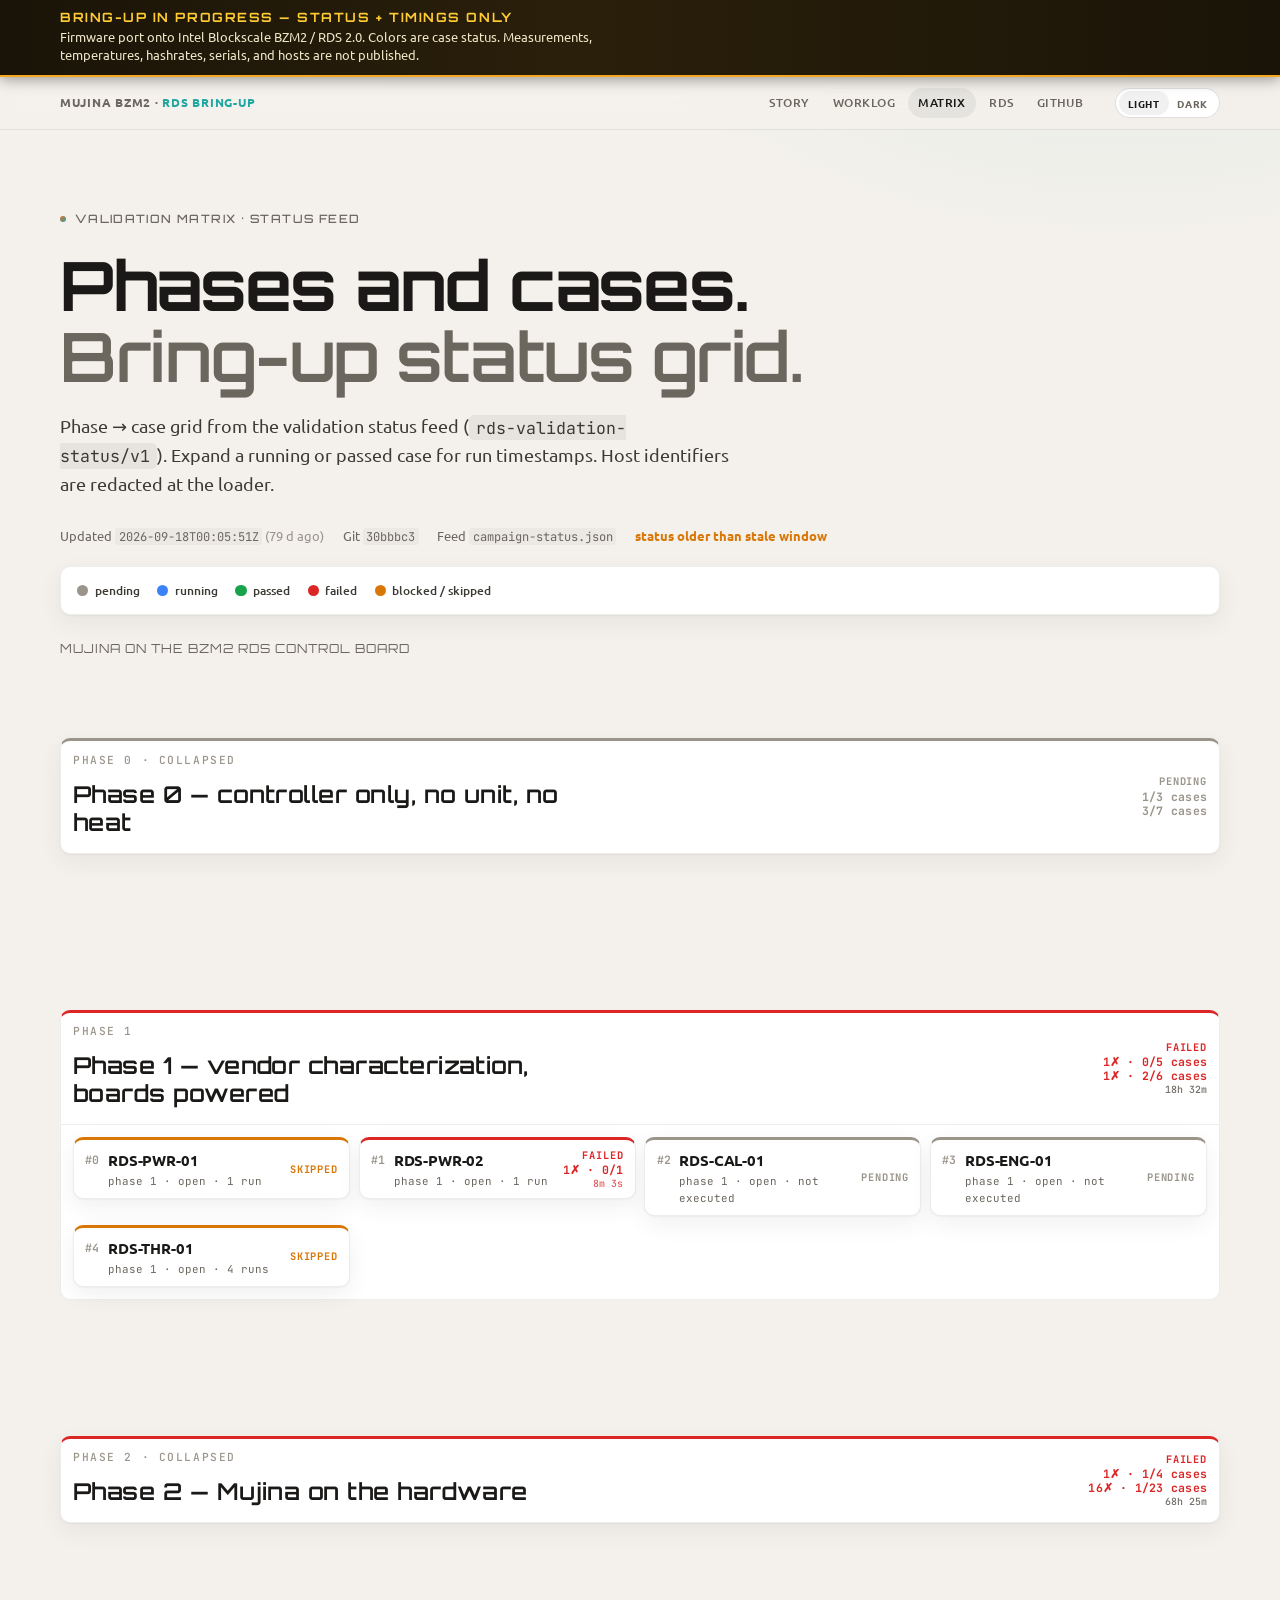
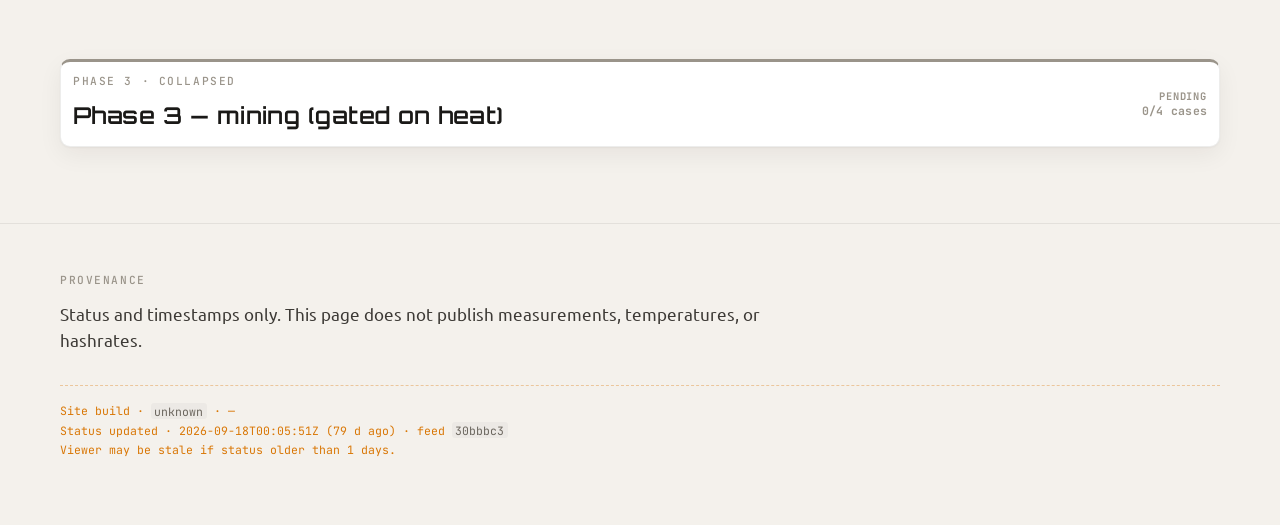
==== commit aacff52f: "Retarget public site to Mujina BZM2 firmware bring-up Replace N5/NAS/storage dashboard chrome with a" ====
--- a/site/matrix/index.html
+++ b/site/matrix/index.html
@@ -3,33 +3,33 @@
 <head>
   <meta charset="utf-8" />
   <meta name="viewport" content="width=device-width, initial-scale=1" />
-  <title>Mujina BZM2 · live campaign matrix</title>
-  <meta name="description" content="Live campaign matrix for the Mujina on the BZM2 RDS control board" />
+  <title>Mujina BZM2 · validation matrix</title>
+  <meta name="description" content="Live validation matrix for Mujina bring-up on the BZM2 RDS 2.0 control board." />
   <link rel="preconnect" href="https://fonts.googleapis.com" />
   <link rel="preconnect" href="https://fonts.gstatic.com" crossorigin />
   <link href="https://fonts.googleapis.com/css2?family=Orbitron:wght@500;600;700&family=Ubuntu:ital,wght@0,300;0,400;0,500;0,700;1,400&family=JetBrains+Mono:wght@400;500;600;700&display=swap" rel="stylesheet" />
   <link rel="stylesheet" href="../css/theme.css" />
   <link rel="stylesheet" href="../css/styles.css" />
-  <link rel="stylesheet" href="matrix.css?v=prio1" />
+  <link rel="stylesheet" href="matrix.css?v=bringup1" />
   <script src="../js/theme.js"></script>
 </head>
 <body class="matrix-page">
   <aside class="provisional-banner" role="status" aria-live="polite">
     <div class="provisional-banner-inner">
-      <strong class="provisional-title">RUNNING ANALYSIS — DO NOT DEPEND</strong>
-      <p class="provisional-body">Status feed is not a sealed story. Colors are cell and case status only — no throughput, temperatures, or invented figures.</p>
+      <strong class="provisional-title">BRING-UP IN PROGRESS — STATUS + TIMINGS ONLY</strong>
+      <p class="provisional-body">Firmware port onto Intel Blockscale BZM2 / RDS 2.0. Colors are case status. Measurements, temperatures, hashrates, serials, and hosts are not published.</p>
     </div>
   </aside>
 
   <nav class="site-nav" aria-label="Section navigation">
     <div class="inner">
-      <div class="nav-brand">Mujina BZM2 · <span class="r10">validation phases</span>/<span class="rz1">validation phases</span></div>
+      <div class="nav-brand">Mujina BZM2 · <span class="accent">RDS bring-up</span></div>
       <div class="nav-links">
         <a href="../">Story</a>
-        <a href="../#results">Results</a>
-        <a href="./" class="active" aria-current="page">Matrix</a>
-        <a href="../telemetry-viz/">M.2 lab</a>
-        <a href="../#follow">Follow</a>
+        <a href="../worklog/">Worklog</a>
+        <a href="../matrix/" class="active" aria-current="page">Matrix</a>
+        <a href="../rds-viz/">RDS</a>
+        <a href="https://github.com/Blockscale-Solutions/mujina-bzm2-integration" rel="noopener noreferrer">GitHub</a>
       </div>
       <div class="theme-toggle" data-theme-toggle role="group" aria-label="Color theme">
         <button type="button" data-theme-value="light">Light</button>
@@ -40,29 +40,29 @@
 
   <header class="hero">
     <div class="wrap">
-      <p class="eyebrow"><span class="dot" aria-hidden="true"></span> Campaign matrix · status feed</p>
-      <h1>Cells in flight.<br /><span class="t-muted">Not the sealed chapter.</span></h1>
+      <p class="eyebrow"><span class="dot" aria-hidden="true"></span> Validation matrix · status feed</p>
+      <h1>Phases and cases.<br /><span class="t-muted">Bring-up status grid.</span></h1>
       <p class="hero-sub">
-        Stage → cell grid from the SUT status daemon
-        (<code>n5-campaign-status/v1</code>). Host identifiers are redacted.
-        Expand a running or passed cell for STO case timestamps.
+        Phase → case grid from the validation status feed
+        (<code>rds-validation-status/v1</code>). Expand a running or passed case for run timestamps.
+        Host identifiers are redacted at the loader.
       </p>
       <div id="matrix-meta" class="matrix-meta">Loading status feed…</div>
     </div>
   </header>
 
   <main class="wrap" id="matrix-root" aria-live="polite">
-    <p class="lede">Loading campaign status…</p>
+    <p class="lede">Loading validation status…</p>
   </main>
 
   <footer class="site-footer">
     <div class="wrap">
       <p class="section-label">Provenance</p>
-      <p class="lede">Status and timestamps only. This page does not publish sealed throughput or invent inference numbers.</p>
+      <p class="lede">Status and timestamps only. This page does not publish measurements, temperatures, or hashrates.</p>
       <div class="viewer-stale" data-data-root="../data" id="viewer-stale">
         <p class="viewer-line" data-role="build">Site build · …</p>
         <p class="viewer-line" data-role="status">Status updated · …</p>
-        <p class="viewer-line" data-role="stale">Viewer may be stale if status older than 15 minutes.</p>
+        <p class="viewer-line" data-role="stale">Viewer may be stale if status older than the feed window.</p>
       </div>
     </div>
   </footer>
@@ -71,7 +71,7 @@
     <div class="case-modal-panel">
       <button type="button" class="case-modal-close" aria-label="Close">&times;</button>
       <dl class="case-modal-meta" data-role="doc-meta">
-        <div><dt>Test</dt><dd id="case-doc-title" data-role="doc-id">—</dd></div>
+        <div><dt>Case</dt><dd id="case-doc-title" data-role="doc-id">—</dd></div>
         <div><dt>Title</dt><dd data-role="doc-title-text">—</dd></div>
         <div data-role="doc-priority-row" hidden><dt>Priority</dt><dd data-role="doc-priority">—</dd></div>
         <div data-role="doc-created-row" hidden><dt>Created</dt><dd data-role="doc-created">—</dd></div>
@@ -83,6 +83,6 @@
 
   <script src="../js/campaign-status.js"></script>
   <script src="../js/viewer-footer.js"></script>
-  <script src="matrix.js?v=prio1"></script>
+  <script src="matrix.js?v=bringup1"></script>
 </body>
 </html>
--- a/site/css/theme.css
+++ b/site/css/theme.css
@@ -1,11 +1,12 @@
-/* N5 MAX — shared light/dark theme tokens + chrome
+/* Mujina BZM2 — shared light/dark theme tokens + chrome
  *
- * LIGHT  = Story/Matrix editorial stone (styles.css heritage)
- * DARK   = M.2 lab charcoal + teal (telemetry-viz heritage)
+ * LIGHT  = editorial stone
+ * DARK   = lab charcoal + teal
  *
  * Usage: set <html data-theme="light|dark"> via site/js/theme.js
- *        (localStorage key: n5-theme). Falls back to prefers-color-scheme.
+ *        (localStorage key: mujina-theme, with legacy n5-theme fallback).
  */
+
 
 :root {
   /* —— Light (editorial) —— */
@@ -22,16 +23,16 @@
   --shadow-card: 0 1px 3px rgba(26, 25, 23, 0.05), 0 12px 32px rgba(26, 25, 23, 0.07);
 
   /* Brand accents — same family both themes */
-  --raid10: #E86A2B;
-  --raid10-soft: rgba(232, 106, 43, 0.12);
-  --raid10-mid: rgba(232, 106, 43, 0.22);
-  --raidz1: #1FA6A0;
-  --raidz1-soft: rgba(31, 166, 160, 0.12);
-  --raidz1-mid: rgba(31, 166, 160, 0.22);
+  --accent-warm: #E86A2B;
+  --accent-warm-soft: rgba(232, 106, 43, 0.12);
+  --accent-warm-mid: rgba(232, 106, 43, 0.22);
+  --accent-cool: #1FA6A0;
+  --accent-cool-soft: rgba(31, 166, 160, 0.12);
+  --accent-cool-mid: rgba(31, 166, 160, 0.22);
 
   /* Hero washes / chrome helpers */
-  --wash-raid10: rgba(232, 106, 43, 0.07);
-  --wash-raidz1: rgba(31, 166, 160, 0.07);
+  --wash-warm: rgba(232, 106, 43, 0.07);
+  --wash-cool: rgba(31, 166, 160, 0.07);
   --nav-bg: rgba(244, 241, 236, 0.82);
   --hover-fill: rgba(26, 25, 23, 0.06);
   --hover-fill-soft: rgba(26, 25, 23, 0.03);
@@ -79,7 +80,7 @@
   color-scheme: light;
 }
 
-/* Dark = M.2 lab charcoal + teal, sitewide */
+/* Dark = lab charcoal + teal, sitewide */
 html[data-theme="dark"] {
   color-scheme: dark;
   --bg: #0e1114;
@@ -94,15 +95,15 @@
   --shadow: 0 1px 2px rgba(0, 0, 0, 0.35), 0 8px 24px rgba(0, 0, 0, 0.45);
   --shadow-card: 0 1px 3px rgba(0, 0, 0, 0.4), 0 12px 32px rgba(0, 0, 0, 0.5);
 
-  --raid10: #E86A2B;
-  --raid10-soft: rgba(232, 106, 43, 0.18);
-  --raid10-mid: rgba(232, 106, 43, 0.32);
-  --raidz1: #2dd4bf;
-  --raidz1-soft: rgba(45, 212, 191, 0.14);
-  --raidz1-mid: rgba(45, 212, 191, 0.28);
-
-  --wash-raid10: rgba(232, 106, 43, 0.09);
-  --wash-raidz1: rgba(45, 212, 191, 0.08);
+  --accent-warm: #E86A2B;
+  --accent-warm-soft: rgba(232, 106, 43, 0.18);
+  --accent-warm-mid: rgba(232, 106, 43, 0.32);
+  --accent-cool: #2dd4bf;
+  --accent-cool-soft: rgba(45, 212, 191, 0.14);
+  --accent-cool-mid: rgba(45, 212, 191, 0.28);
+
+  --wash-warm: rgba(232, 106, 43, 0.09);
+  --wash-cool: rgba(45, 212, 191, 0.08);
   --nav-bg: rgba(14, 17, 20, 0.88);
   --hover-fill: rgba(214, 221, 227, 0.08);
   --hover-fill-soft: rgba(214, 221, 227, 0.04);
@@ -154,14 +155,14 @@
     --line-strong: rgba(214, 221, 227, 0.16);
     --shadow: 0 1px 2px rgba(0, 0, 0, 0.35), 0 8px 24px rgba(0, 0, 0, 0.45);
     --shadow-card: 0 1px 3px rgba(0, 0, 0, 0.4), 0 12px 32px rgba(0, 0, 0, 0.5);
-    --raid10: #E86A2B;
-    --raid10-soft: rgba(232, 106, 43, 0.18);
-    --raid10-mid: rgba(232, 106, 43, 0.32);
-    --raidz1: #2dd4bf;
-    --raidz1-soft: rgba(45, 212, 191, 0.14);
-    --raidz1-mid: rgba(45, 212, 191, 0.28);
-    --wash-raid10: rgba(232, 106, 43, 0.09);
-    --wash-raidz1: rgba(45, 212, 191, 0.08);
+    --accent-warm: #E86A2B;
+    --accent-warm-soft: rgba(232, 106, 43, 0.18);
+    --accent-warm-mid: rgba(232, 106, 43, 0.32);
+    --accent-cool: #2dd4bf;
+    --accent-cool-soft: rgba(45, 212, 191, 0.14);
+    --accent-cool-mid: rgba(45, 212, 191, 0.28);
+    --wash-warm: rgba(232, 106, 43, 0.09);
+    --wash-cool: rgba(45, 212, 191, 0.08);
     --nav-bg: rgba(14, 17, 20, 0.88);
     --hover-fill: rgba(214, 221, 227, 0.08);
     --hover-fill-soft: rgba(214, 221, 227, 0.04);
@@ -263,8 +264,8 @@
   white-space: nowrap;
 }
 
-.nav-brand span.r10 { color: var(--raid10); }
-.nav-brand span.rz1 { color: var(--raidz1); }
+.nav-brand span.accent { color: var(--accent-cool); }
+.nav-brand .muted { color: var(--muted); }
 
 .nav-links {
   display: flex;
@@ -331,7 +332,7 @@
 }
 
 .theme-toggle button:focus-visible {
-  outline: 2px solid var(--raidz1);
+  outline: 2px solid var(--accent-cool);
   outline-offset: 1px;
 }
 
--- a/site/css/styles.css
+++ b/site/css/styles.css
@@ -1,4 +1,4 @@
-/* N5 MAX — RAID10 vs RAIDZ1 · Story page layout
+/* Mujina BZM2 — Story / Worklog / shared layout
  * Color tokens + shared chrome live in theme.css (light/dark).
  */
 :root {
@@ -37,8 +37,8 @@
   line-height: 1.55;
   color: var(--ink);
   background:
-    radial-gradient(1200px 600px at 12% -10%, var(--wash-raid10), transparent 55%),
-    radial-gradient(1000px 500px at 88% 0%, var(--wash-raidz1), transparent 50%),
+    radial-gradient(1200px 600px at 12% -10%, var(--wash-warm), transparent 55%),
+    radial-gradient(1000px 500px at 88% 0%, var(--wash-cool), transparent 50%),
     var(--bg);
   -webkit-font-smoothing: antialiased;
   text-rendering: optimizeLegibility;
@@ -46,7 +46,7 @@
 }
 
 ::selection {
-  background: var(--raidz1-mid);
+  background: var(--accent-cool-mid);
   color: var(--ink);
 }
 
@@ -81,7 +81,7 @@
   width: 6px;
   height: 6px;
   border-radius: 50%;
-  background: linear-gradient(135deg, var(--raid10), var(--raidz1));
+  background: linear-gradient(135deg, var(--accent-warm), var(--accent-cool));
   flex-shrink: 0;
 }
 
@@ -100,8 +100,8 @@
   letter-spacing: -0.02em;
 }
 
-.t-raid10 { color: var(--raid10); }
-.t-raidz1 { color: var(--raidz1); }
+.t-accent-warm { color: var(--accent-warm); }
+.t-accent-cool { color: var(--accent-cool); }
 
 .hero-sub {
   max-width: 42rem;
@@ -140,7 +140,7 @@
   box-shadow: var(--shadow);
 }
 
-.badge-sealed {
+.badge-note {
   display: inline-flex;
   align-items: center;
   gap: 0.45rem;
@@ -149,15 +149,15 @@
   font-weight: 500;
   letter-spacing: 0.04em;
   text-transform: uppercase;
-  color: var(--raidz1);
-  background: var(--raidz1-soft);
-  border: 1px solid var(--raidz1-mid);
+  color: var(--accent-cool);
+  background: var(--accent-cool-soft);
+  border: 1px solid var(--accent-cool-mid);
   border-radius: var(--radius-pill);
   padding: 0.4rem 0.9rem;
   margin-bottom: 2.75rem;
 }
 
-.badge-sealed svg {
+.badge-note svg {
   width: 12px;
   height: 12px;
   flex-shrink: 0;
@@ -187,8 +187,8 @@
   height: 3px;
 }
 
-.metric-card.win-raidz1::before { background: var(--raidz1); }
-.metric-card.win-raid10::before { background: var(--raid10); }
+.metric-card.win-cool::before { background: var(--accent-cool); }
+.metric-card.win-warm::before { background: var(--accent-warm); }
 
 .metric-card .label {
   font-size: 0.68rem;
@@ -208,8 +208,8 @@
   margin-bottom: 0.55rem;
 }
 
-.metric-card.win-raidz1 .value { color: var(--raidz1); }
-.metric-card.win-raid10 .value { color: var(--raid10); }
+.metric-card.win-cool .value { color: var(--accent-cool); }
+.metric-card.win-warm .value { color: var(--accent-warm); }
 
 .metric-card .detail {
   font-size: 0.8rem;
@@ -249,8 +249,8 @@
   font-size: 1.05rem;
 }
 
-.lede strong.r10 { color: var(--raid10); font-weight: 600; }
-.lede strong.rz1 { color: var(--raidz1); font-weight: 600; }
+.lede strong.accent-warm { color: var(--accent-warm); font-weight: 600; }
+.lede strong.accent-cool { color: var(--accent-cool); font-weight: 600; }
 
 /* ── Cards / panels ── */
 .panel {
@@ -307,8 +307,8 @@
   height: 12px;
   border-radius: 3px;
 }
-.legend-swatch.r10 { background: var(--raid10); }
-.legend-swatch.rz1 { background: var(--raidz1); }
+.legend-swatch.accent-warm { background: var(--accent-warm); }
+.legend-swatch.accent-cool { background: var(--accent-cool); }
 
 .callout {
   margin-top: 1.25rem;
@@ -373,8 +373,8 @@
 table.data tbody tr:last-child td { border-bottom: none; }
 table.data tbody tr:hover td { background: var(--hover-fill-soft); }
 
-table.data .hl-r10 { color: var(--raid10); font-weight: 600; }
-table.data .hl-rz1 { color: var(--raidz1); font-weight: 600; }
+table.data .hl-warm { color: var(--accent-warm); font-weight: 600; }
+table.data .hl-cool { color: var(--accent-cool); font-weight: 600; }
 
 /* ── Amplification visual ── */
 .amp-bars {
@@ -428,8 +428,8 @@
   transition: width 0.8s var(--ease);
 }
 
-.amp-fill.r10 { background: var(--raid10); }
-.amp-fill.rz1 { background: var(--raidz1); }
+.amp-fill.warm { background: var(--accent-warm); }
+.amp-fill.cool { background: var(--accent-cool); }
 
 .amp-value {
   font-family: var(--mono);
@@ -438,8 +438,8 @@
   min-width: 3.5rem;
   text-align: right;
 }
-.amp-value.r10 { color: var(--raid10); }
-.amp-value.rz1 { color: var(--raidz1); }
+.amp-value.warm { color: var(--accent-warm); }
+.amp-value.cool { color: var(--accent-cool); }
 
 .amp-ref-note {
   display: flex;
@@ -496,7 +496,7 @@
   letter-spacing: -0.02em;
 }
 
-.ablation-card .delta.up { color: var(--raidz1); }
+.ablation-card .delta.up { color: var(--accent-cool); }
 .ablation-card .delta.flat { color: var(--muted); }
 
 .ablation-card .note {
@@ -561,14 +561,14 @@
   overflow: hidden;
 }
 
-.verdict-card.raid10 {
+.verdict-card.warm {
   background: linear-gradient(165deg, #fff 0%, rgba(232, 106, 43, 0.06) 100%);
-  border-color: var(--raid10-mid);
-}
-
-.verdict-card.raidz1 {
+  border-color: var(--accent-warm-mid);
+}
+
+.verdict-card.cool {
   background: linear-gradient(165deg, #fff 0%, rgba(31, 166, 160, 0.06) 100%);
-  border-color: var(--raidz1-mid);
+  border-color: var(--accent-cool-mid);
 }
 
 .verdict-card::before {
@@ -577,8 +577,8 @@
   top: 0; left: 0; right: 0;
   height: 4px;
 }
-.verdict-card.raid10::before { background: var(--raid10); }
-.verdict-card.raidz1::before { background: var(--raidz1); }
+.verdict-card.warm::before { background: var(--accent-warm); }
+.verdict-card.cool::before { background: var(--accent-cool); }
 
 .verdict-card h3 {
   font-size: 1.35rem;
@@ -586,8 +586,8 @@
   letter-spacing: -0.02em;
   margin-bottom: 0.35rem;
 }
-.verdict-card.raid10 h3 { color: var(--raid10); }
-.verdict-card.raidz1 h3 { color: var(--raidz1); }
+.verdict-card.warm h3 { color: var(--accent-warm); }
+.verdict-card.cool h3 { color: var(--accent-cool); }
 
 .verdict-card .choose {
   font-size: 0.78rem;
@@ -617,8 +617,8 @@
   font-weight: 700;
   letter-spacing: -0.02em;
 }
-.verdict-card.raid10 .stat { color: var(--raid10); }
-.verdict-card.raidz1 .stat { color: var(--raidz1); }
+.verdict-card.warm .stat { color: var(--accent-warm); }
+.verdict-card.cool .stat { color: var(--accent-cool); }
 
 .verdict-list .text {
   font-size: 0.92rem;
@@ -655,8 +655,8 @@
   text-transform: uppercase;
   margin-bottom: 0.45rem;
 }
-.status-card .tag.done { color: var(--raidz1); }
-.status-card .tag.pending { color: var(--raid10); }
+.status-card .tag.done { color: var(--accent-cool); }
+.status-card .tag.pending { color: var(--accent-warm); }
 .status-card .tag.planned { color: var(--muted); }
 
 .status-card p {
@@ -712,13 +712,13 @@
 }
 .btn:hover { transform: translateY(-1px); }
 
-.btn-raid10 {
-  background: var(--raid10);
+.btn-warm {
+  background: var(--accent-warm);
   color: #fff;
   box-shadow: 0 6px 18px rgba(232, 106, 43, 0.28);
 }
-.btn-raidz1 {
-  background: var(--raidz1);
+.btn-cool {
+  background: var(--accent-cool);
   color: #fff;
   box-shadow: 0 6px 18px rgba(31, 166, 160, 0.28);
 }
@@ -734,7 +734,7 @@
   gap: 0.6rem;
   margin-bottom: 1.5rem;
 }
-.badge-row .badge-sealed { margin-bottom: 0; }
+.badge-row .badge-note { margin-bottom: 0; }
 
 .badge-pending {
   display: inline-flex;
@@ -744,9 +744,9 @@
   font-weight: 500;
   letter-spacing: 0.04em;
   text-transform: uppercase;
-  color: var(--raid10);
-  background: var(--raid10-soft);
-  border: 1px solid var(--raid10-mid);
+  color: var(--accent-warm);
+  background: var(--accent-warm-soft);
+  border: 1px solid var(--accent-warm-mid);
   border-radius: var(--radius-pill);
   padding: 0.4rem 0.9rem;
 }
@@ -764,8 +764,8 @@
   text-decoration: none;
   opacity: 0.85;
 }
-.verdict-card.raid10 .card-cta { color: var(--raid10); }
-.verdict-card.raidz1 .card-cta { color: var(--raidz1); }
+.verdict-card.warm .card-cta { color: var(--accent-warm); }
+.verdict-card.cool .card-cta { color: var(--accent-cool); }
 .card-cta:hover { opacity: 1; text-decoration: underline; }
 
 .plan-chips {
@@ -775,8 +775,8 @@
   margin-top: 1.25rem;
 }
 .chip-pending {
-  border-color: var(--raid10-mid);
-  background: var(--raid10-soft);
+  border-color: var(--accent-warm-mid);
+  background: var(--accent-warm-soft);
   color: var(--ink-soft);
 }
 
@@ -824,8 +824,8 @@
   color: var(--muted);
 }
 
-.exp-tag.storage { color: var(--raid10); }
-.exp-tag.ai { color: var(--raidz1); }
+.exp-tag.storage { color: var(--accent-warm); }
+.exp-tag.ai { color: var(--accent-cool); }
 
 .ai-section {
   background:
@@ -836,9 +836,9 @@
 .pending-banner {
   font-family: var(--mono);
   font-size: 0.78rem;
-  color: var(--raid10);
-  background: var(--raid10-soft);
-  border: 1px dashed var(--raid10-mid);
+  color: var(--accent-warm);
+  background: var(--accent-warm-soft);
+  border: 1px dashed var(--accent-warm-mid);
   border-radius: var(--radius-sm);
   padding: 0.75rem 1rem;
   margin: 1rem 0 0.25rem;
@@ -982,8 +982,8 @@
   inset: 0 auto 0 0;
   width: 4px;
 }
-.social-track.lab::before { background: var(--raidz1); }
-.social-track.public::before { background: var(--raid10); }
+.social-track.lab::before { background: var(--accent-cool); }
+.social-track.public::before { background: var(--accent-warm); }
 
 .track-badge {
   display: inline-block;
@@ -997,12 +997,12 @@
   margin-bottom: 0.65rem;
 }
 .social-track.lab .track-badge {
-  background: var(--raidz1-soft);
-  color: var(--raidz1);
+  background: var(--accent-cool-soft);
+  color: var(--accent-cool);
 }
 .social-track.public .track-badge {
-  background: var(--raid10-soft);
-  color: var(--raid10);
+  background: var(--accent-warm-soft);
+  color: var(--accent-warm);
 }
 .social-track h3 {
   font-size: 1.15rem;
@@ -1027,7 +1027,7 @@
   text-underline-offset: 3px;
 }
 .social-track a:hover {
-  text-decoration-color: var(--raidz1);
+  text-decoration-color: var(--accent-cool);
 }
 
 /* Amp tax polish */
@@ -1144,3 +1144,262 @@
   color: #d97706;
   border-top-color: rgba(217, 119, 6, 0.35);
 }
+
+/* —— Story / Worklog prose (bring-up notebook) —— */
+.story-page .wrap,
+.worklog-page .wrap,
+.rds-page .wrap {
+  width: min(100% - 2.5rem, var(--max));
+  margin-inline: auto;
+}
+
+.story-page .hero,
+.worklog-page .hero,
+.rds-page .hero {
+  padding: 2.75rem 0 1.5rem;
+}
+
+.prose {
+  max-width: 62rem;
+  padding: 0 0 3rem;
+}
+
+.prose h2 {
+  font-family: var(--display);
+  font-size: 1.05rem;
+  font-weight: 600;
+  letter-spacing: 0.04em;
+  text-transform: uppercase;
+  margin: 2.25rem 0 0.85rem;
+  color: var(--ink);
+}
+
+.prose h3 {
+  font-family: var(--font);
+  font-size: 1.05rem;
+  font-weight: 600;
+  margin: 1.5rem 0 0.5rem;
+  color: var(--ink-soft);
+}
+
+.prose p,
+.prose li {
+  font-size: 1.02rem;
+  line-height: 1.65;
+  color: var(--ink-soft);
+  max-width: 68ch;
+}
+
+.prose p + p { margin-top: 0.9rem; }
+
+.prose ul {
+  margin: 0.6rem 0 1rem 1.2rem;
+  max-width: 68ch;
+}
+
+.prose li + li { margin-top: 0.35rem; }
+
+.prose a { color: var(--accent-cool); }
+.prose a:hover { text-decoration: underline; }
+
+.prose code {
+  font-family: var(--mono);
+  font-size: 0.88em;
+  background: var(--code-bg);
+  padding: 0.1em 0.35em;
+  border-radius: 4px;
+}
+
+.phase-card {
+  display: grid;
+  gap: 0.75rem;
+  margin: 1.25rem 0 1.75rem;
+}
+
+@media (min-width: 720px) {
+  .phase-card { grid-template-columns: 1fr 1fr; }
+}
+
+.phase-item {
+  background: var(--surface);
+  border: 1px solid var(--line);
+  border-radius: var(--radius);
+  padding: 1rem 1.1rem;
+  box-shadow: var(--shadow);
+}
+
+.phase-item .phase-id {
+  font-family: var(--mono);
+  font-size: 0.72rem;
+  letter-spacing: 0.06em;
+  text-transform: uppercase;
+  color: var(--accent-cool);
+  margin-bottom: 0.35rem;
+}
+
+.phase-item h3 {
+  font-size: 0.95rem;
+  margin: 0 0 0.4rem;
+  color: var(--ink);
+}
+
+.phase-item p {
+  font-size: 0.9rem;
+  line-height: 1.5;
+  color: var(--muted);
+  margin: 0;
+  max-width: none;
+}
+
+.callout {
+  border-left: 3px solid var(--accent-warm);
+  background: var(--wash-warm);
+  padding: 0.85rem 1rem;
+  border-radius: 0 var(--radius-sm) var(--radius-sm) 0;
+  margin: 1.25rem 0;
+  max-width: 68ch;
+}
+
+.callout strong { color: var(--ink); }
+
+.story-links {
+  display: flex;
+  flex-wrap: wrap;
+  gap: 0.65rem;
+  margin: 1.5rem 0 0.5rem;
+}
+
+.story-links a {
+  display: inline-flex;
+  align-items: center;
+  gap: 0.35rem;
+  padding: 0.55rem 0.95rem;
+  border-radius: var(--radius-pill);
+  border: 1px solid var(--line-strong);
+  background: var(--surface);
+  color: var(--ink);
+  text-decoration: none;
+  font-size: 0.82rem;
+  font-weight: 500;
+  letter-spacing: 0.03em;
+}
+
+.story-links a:hover {
+  border-color: var(--accent-cool);
+  color: var(--accent-cool);
+}
+
+.story-links a.primary {
+  background: var(--accent-cool);
+  border-color: var(--accent-cool);
+  color: var(--ink-inverse);
+}
+
+html[data-theme="dark"] .story-links a.primary { color: #0e1114; }
+
+.worklog-list {
+  list-style: none;
+  margin: 1rem 0 2rem;
+  padding: 0;
+  max-width: 68ch;
+}
+
+.worklog-list li {
+  border-bottom: 1px solid var(--line);
+  padding: 1rem 0;
+}
+
+.worklog-list a {
+  font-family: var(--display);
+  font-size: 0.95rem;
+  letter-spacing: 0.03em;
+  text-decoration: none;
+  color: var(--ink);
+}
+
+.worklog-list a:hover { color: var(--accent-cool); }
+
+.worklog-list .wl-date {
+  font-family: var(--mono);
+  font-size: 0.78rem;
+  color: var(--muted);
+  display: block;
+  margin-bottom: 0.25rem;
+}
+
+.worklog-list .wl-blurb {
+  font-size: 0.92rem;
+  color: var(--muted);
+  margin-top: 0.35rem;
+  line-height: 1.5;
+}
+
+.worklog-date {
+  font-family: var(--mono);
+  font-size: 0.85rem;
+  color: var(--muted);
+  margin: 0.25rem 0 1.25rem;
+}
+
+.worklog-article h1 {
+  font-family: var(--display);
+  font-size: clamp(1.4rem, 3vw, 1.85rem);
+  letter-spacing: 0.02em;
+  margin: 0;
+}
+
+.worklog-article h2 {
+  font-family: var(--display);
+  font-size: 0.95rem;
+  letter-spacing: 0.05em;
+  text-transform: uppercase;
+  margin: 2rem 0 0.75rem;
+}
+
+.worklog-article p {
+  font-size: 1.02rem;
+  line-height: 1.65;
+  color: var(--ink-soft);
+  max-width: 68ch;
+  margin: 0 0 0.95rem;
+}
+
+.viz-embed {
+  margin: 1.5rem 0 2rem;
+  border: 1px solid var(--line);
+  border-radius: var(--radius);
+  background: #0e1114;
+  overflow: hidden;
+  box-shadow: var(--shadow-card);
+}
+
+.viz-embed .viz-caption {
+  padding: 0.65rem 1rem;
+  border-top: 1px solid #2a343c;
+  font-size: 0.8rem;
+  color: #7a8792;
+  font-family: var(--font);
+  background: #151a1f;
+}
+
+.viz-embed .viz-caption a { color: var(--accent-cool); }
+
+.rds-board-host {
+  background: #0e1114;
+  border-radius: var(--radius);
+  padding: 0.35rem;
+  min-height: 220px;
+}
+.viz-caption {
+  padding: 0.65rem 1rem;
+  border-top: 1px solid #2a343c;
+  font-size: 0.8rem;
+  color: #7a8792;
+  background: #151a1f;
+  margin: 0;
+}
+.viz-caption a { color: var(--accent-cool); }
+.viz-caption code {
+  font-family: var(--mono);
+  font-size: 0.85em;
+}
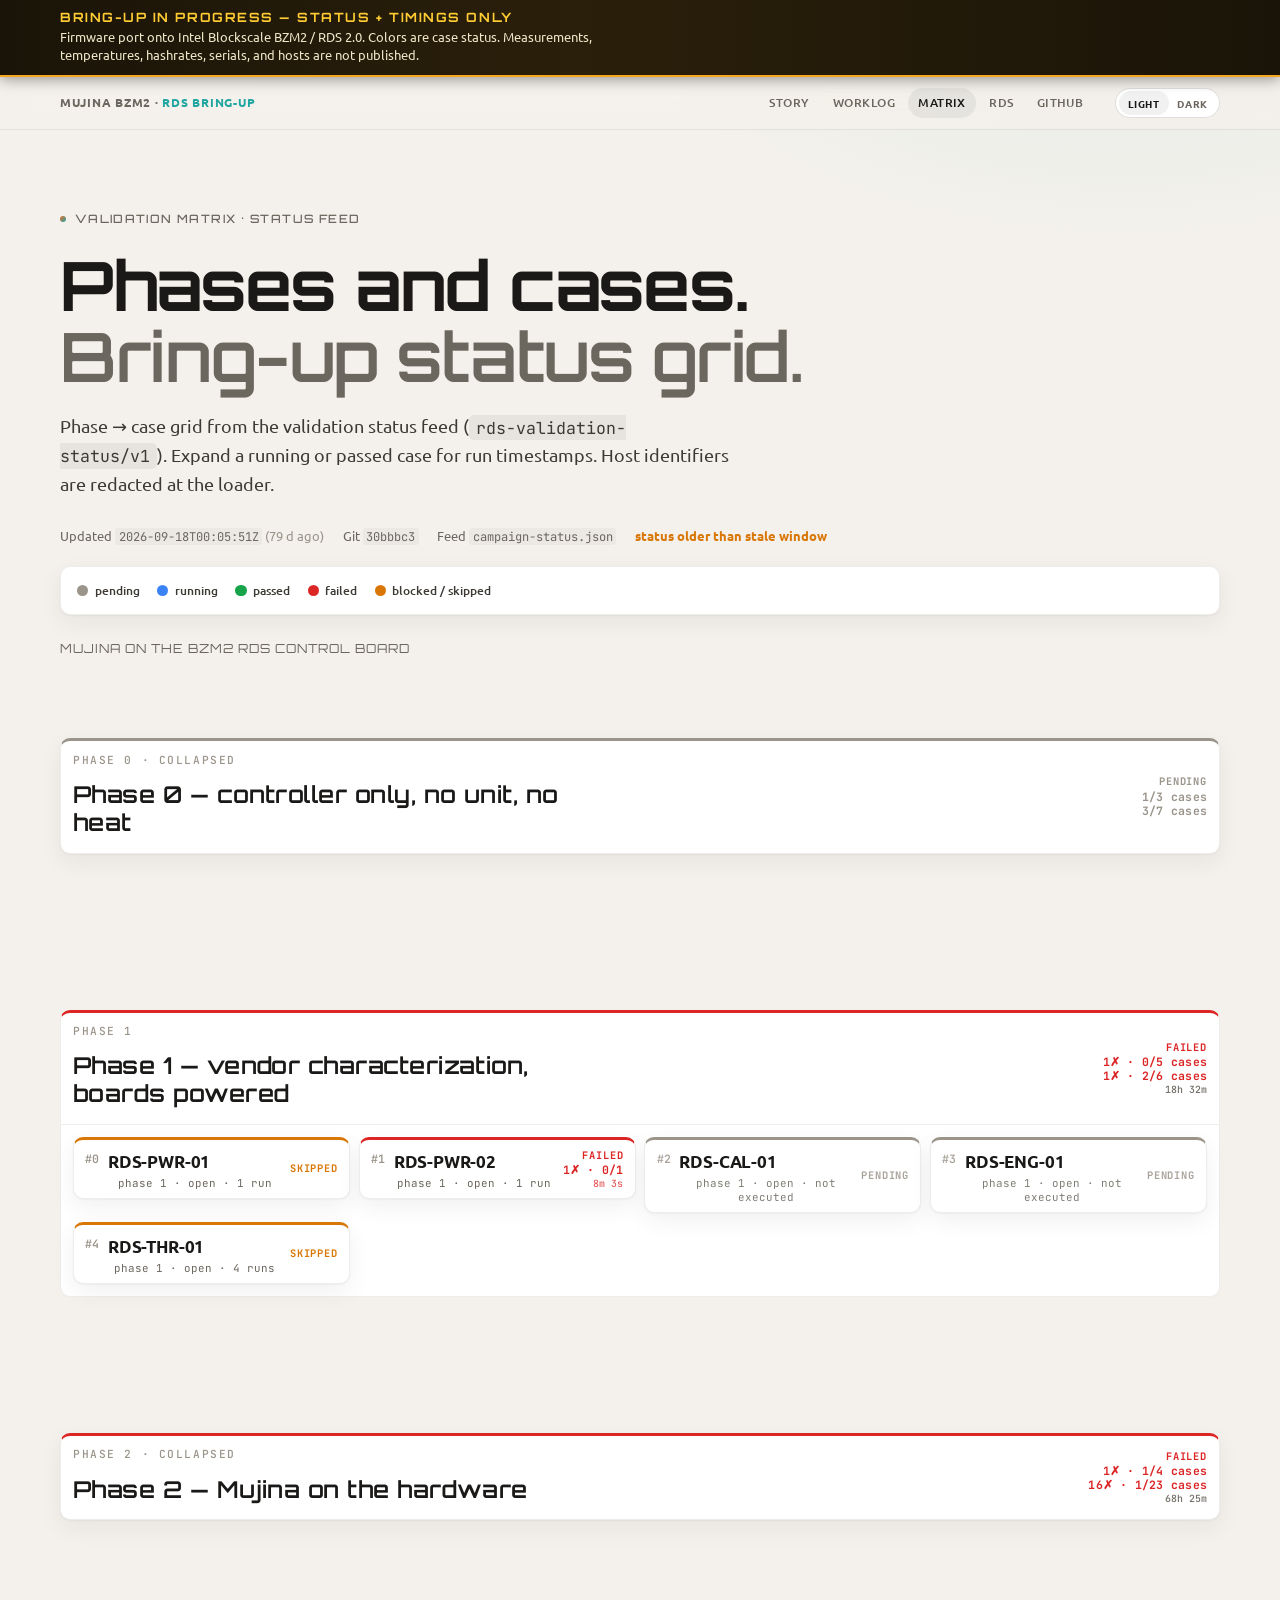
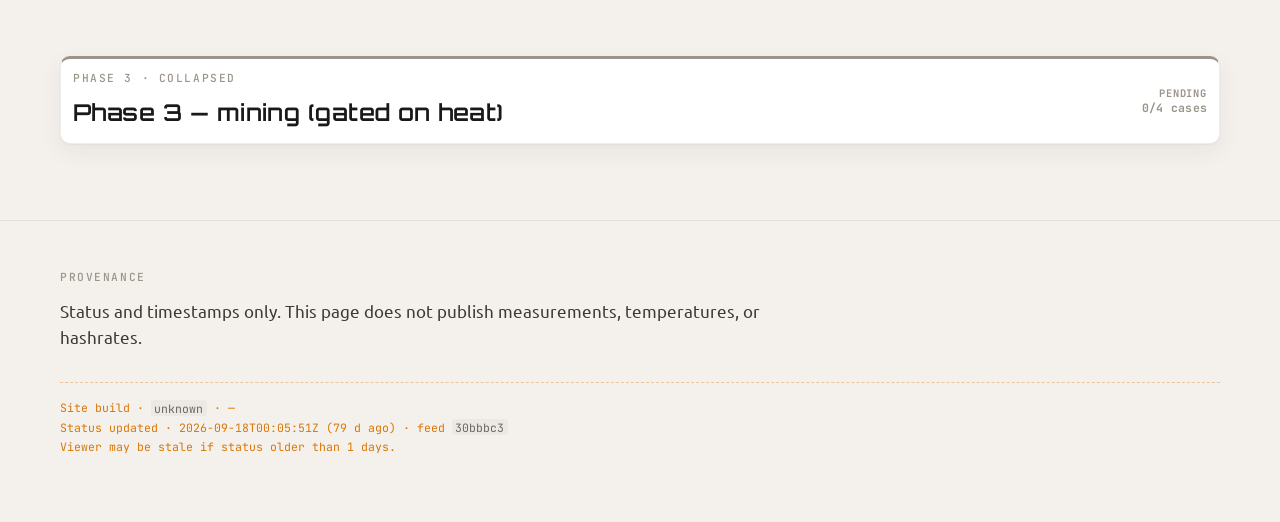
==== commit 5115d3e2: "matrix: cache-bust assets after case/run click split" ====
--- a/site/matrix/index.html
+++ b/site/matrix/index.html
@@ -10,7 +10,7 @@
   <link href="https://fonts.googleapis.com/css2?family=Orbitron:wght@500;600;700&family=Ubuntu:ital,wght@0,300;0,400;0,500;0,700;1,400&family=JetBrains+Mono:wght@400;500;600;700&display=swap" rel="stylesheet" />
   <link rel="stylesheet" href="../css/theme.css" />
   <link rel="stylesheet" href="../css/styles.css" />
-  <link rel="stylesheet" href="matrix.css?v=bringup1" />
+  <link rel="stylesheet" href="matrix.css?v=case-vs-run1" />
   <script src="../js/theme.js"></script>
 </head>
 <body class="matrix-page">
@@ -83,6 +83,6 @@
 
   <script src="../js/campaign-status.js"></script>
   <script src="../js/viewer-footer.js"></script>
-  <script src="matrix.js?v=bringup1"></script>
+  <script src="matrix.js?v=case-vs-run1"></script>
 </body>
 </html>
--- a/site/matrix/matrix.css
+++ b/site/matrix/matrix.css
@@ -197,30 +197,62 @@
   gap: 0.05rem 0.55rem;
   width: 100%;
   padding: 0.55rem 0.7rem 0.5rem;
+  align-items: start;
+}
+.cell-toggle {
+  display: contents;
+}
+.cell-toggle:disabled .cell-n,
+.cell-toggle:disabled .cell-meta,
+.cell-toggle:disabled .cell-status {
+  opacity: 0.85;
+}
+.matrix-cell.is-expandable .cell-toggle .cell-n,
+.matrix-cell.is-expandable .cell-toggle .cell-meta,
+.matrix-cell.is-expandable .cell-toggle .cell-status {
+  cursor: pointer;
+}
+.matrix-cell.is-expandable:hover {
+  background: var(--hover-fill-soft);
+}
+
+.cell-n {
+  grid-area: n;
+  font-family: var(--mono);
+  font-size: 0.72rem;
+  font-weight: 600;
+  color: var(--faint);
+  padding-top: 0.15rem;
   border: 0;
   background: transparent;
+  font: inherit;
+  color: var(--faint);
+  font-family: var(--mono);
+  font-size: 0.72rem;
+  font-weight: 600;
   text-align: left;
-  font: inherit;
-  color: inherit;
-  cursor: default;
-}
-.matrix-cell.is-expandable .cell-head { cursor: pointer; }
-.matrix-cell.is-expandable .cell-head:hover { background: var(--hover-fill-soft); }
-.cell-head:disabled { opacity: 1; }
-
-.cell-n {
-  grid-area: n;
-  font-family: var(--mono);
-  font-size: 0.72rem;
-  font-weight: 600;
-  color: var(--faint);
-  padding-top: 0.15rem;
-}
-.cell-name {
+}
+.cell-name,
+button.case-doc-open.cell-name {
   grid-area: name;
   font-weight: 700;
   font-size: 0.95rem;
   letter-spacing: -0.01em;
+  border: 0;
+  background: transparent;
+  color: inherit;
+  font: inherit;
+  font-weight: 700;
+  text-align: left;
+  padding: 0;
+  cursor: pointer;
+  justify-self: start;
+}
+button.case-doc-open.cell-name:hover,
+button.case-doc-open.cell-name:focus-visible {
+  color: var(--st-running);
+  text-decoration: underline;
+  outline: none;
 }
 .cell-meta {
   grid-area: meta;
@@ -389,7 +421,8 @@
 }
 
 /* Clickable case rows — single dense line; scroll sideways on tiny screens */
-.case-open {
+.case-open,
+.run-open {
   display: grid;
   grid-template-columns: auto minmax(0, 1fr);
   grid-template-areas:
@@ -408,15 +441,21 @@
   text-align: left;
   cursor: pointer;
 }
-.case-open .case-mark { grid-area: mark; }
-.case-open .case-id { grid-area: id; }
-.case-open .case-when { grid-area: when; }
+.case-open .case-mark,
+.run-open .case-mark { grid-area: mark; }
+.case-open .case-id,
+.run-open .case-id { grid-area: id; }
+.case-open .case-when,
+.run-open .case-when { grid-area: when; }
 .case-open:hover .case-id,
-.case-open:focus-visible .case-id {
+.case-open:focus-visible .case-id,
+.run-open:hover .case-id,
+.run-open:focus-visible .case-id {
   text-decoration: underline;
   text-underline-offset: 2px;
 }
-.case-open:focus-visible {
+.case-open:focus-visible,
+.run-open:focus-visible {
   outline: 2px solid var(--st-running);
   outline-offset: 2px;
   border-radius: 6px;
@@ -552,13 +591,17 @@
   margin: 0 1.8rem 0.85rem 0;
   word-break: break-all;
 }
-.doc-section { margin: 0.85rem 0 0; }
-.doc-section h3 {
+.doc-section { margin: 0.7rem 0 0; padding: 0; }
+.doc-section:first-child { margin-top: 0.35rem; }
+.doc-section h3,
+.doc-section-label {
   font-size: 0.72rem;
   letter-spacing: 0.08em;
   text-transform: uppercase;
   color: var(--muted);
-  margin-bottom: 0.25rem;
+  margin: 0 0 0.2rem;
+  padding: 0;
+  line-height: 1.2;
 }
 .doc-section p {
   font-size: 0.9rem;
@@ -711,3 +754,84 @@
     padding: 1rem 1rem 1.15rem;
   }
 }
+
+
+/* Case vs execution click targets */
+.cell-detail-toolbar {
+  display: flex;
+  flex-wrap: wrap;
+  gap: 0.35rem;
+  margin: 0.15rem 0 0.45rem;
+}
+.cell-detail-toolbar .case-doc-open {
+  border: 1px solid var(--line);
+  background: var(--code-bg);
+  color: var(--ink);
+  font-family: var(--mono);
+  font-size: 0.72rem;
+  font-weight: 600;
+  letter-spacing: 0.02em;
+  border-radius: 999px;
+  padding: 0.2rem 0.65rem;
+  cursor: pointer;
+}
+.cell-detail-toolbar .case-doc-open:hover,
+.cell-detail-toolbar .case-doc-open:focus-visible {
+  border-color: var(--st-running);
+  color: var(--st-running);
+  outline: none;
+}
+
+.run-doc-link {
+  margin: 1rem 0 0;
+}
+.run-doc-link .case-doc-open {
+  border: 1px solid var(--line);
+  background: var(--code-bg);
+  color: var(--ink);
+  font-family: var(--mono);
+  font-size: 0.78rem;
+  font-weight: 600;
+  border-radius: 8px;
+  padding: 0.45rem 0.75rem;
+  cursor: pointer;
+}
+.run-doc-link .case-doc-open:hover {
+  border-color: var(--st-running);
+  color: var(--st-running);
+}
+.run-status {
+  font-family: var(--mono);
+  letter-spacing: 0.04em;
+}
+.run-status.st-passed { color: var(--st-passed); }
+.run-status.st-failed { color: var(--st-failed); }
+.run-status.st-running { color: var(--st-running); }
+.run-status.st-blocked,
+.run-status.st-skipped { color: var(--st-blocked); }
+
+/* Kill the large blank gap above each modal section heading */
+.doc-section {
+  margin: 0.7rem 0 0;
+  padding: 0;
+}
+.doc-section:first-child { margin-top: 0.35rem; }
+.doc-section-label,
+.doc-section h3 {
+  margin: 0 0 0.2rem !important;
+  padding: 0;
+  font-size: 0.72rem;
+  letter-spacing: 0.08em;
+  text-transform: uppercase;
+  color: var(--muted);
+  line-height: 1.2;
+}
+.doc-md {
+  margin: 0;
+}
+.doc-md > :first-child { margin-top: 0 !important; }
+.case-modal[data-modal-kind="run"] .case-modal-meta dd[data-role="doc-title-text"] {
+  font-family: var(--mono);
+  font-size: 0.88rem;
+  font-weight: 600;
+}
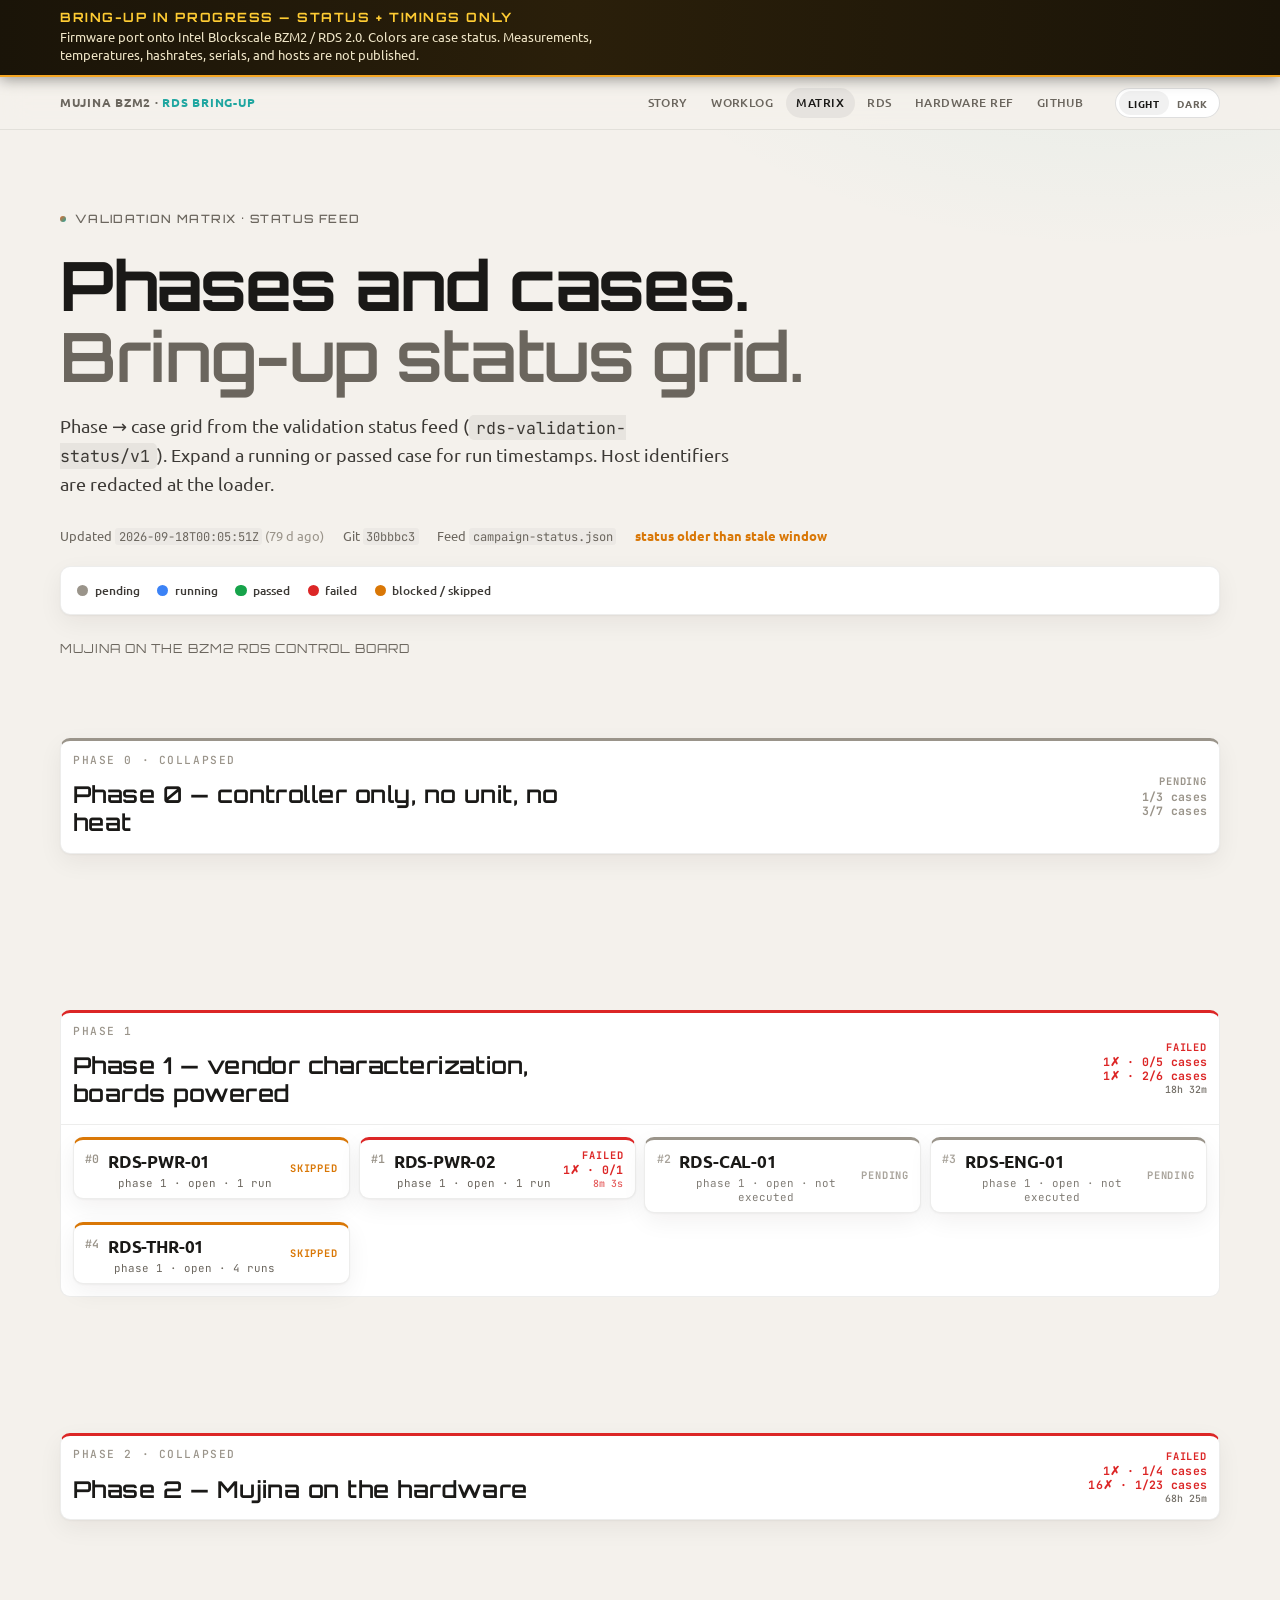
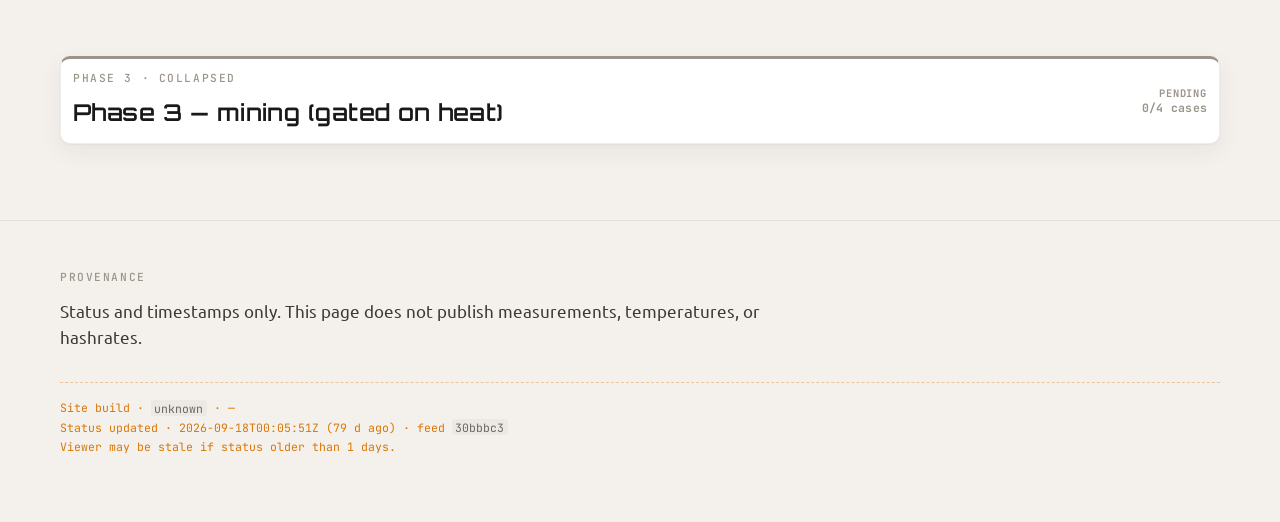
==== commit 0b85ed2e: "Link BZM2 hardware reference Pages from site nav Add a Hardware ref nav item (and Story Read next + " ====
--- a/site/matrix/index.html
+++ b/site/matrix/index.html
@@ -29,6 +29,7 @@
         <a href="../worklog/">Worklog</a>
         <a href="../matrix/" class="active" aria-current="page">Matrix</a>
         <a href="../rds-viz/">RDS</a>
+        <a href="https://blockscale-solutions.github.io/bzm2-hwref/" rel="noopener noreferrer" title="BZM2 hardware reference (Pages; repo linked from that hub)">Hardware ref</a>
         <a href="https://github.com/Blockscale-Solutions/mujina-bzm2-integration" rel="noopener noreferrer">GitHub</a>
       </div>
       <div class="theme-toggle" data-theme-toggle role="group" aria-label="Color theme">
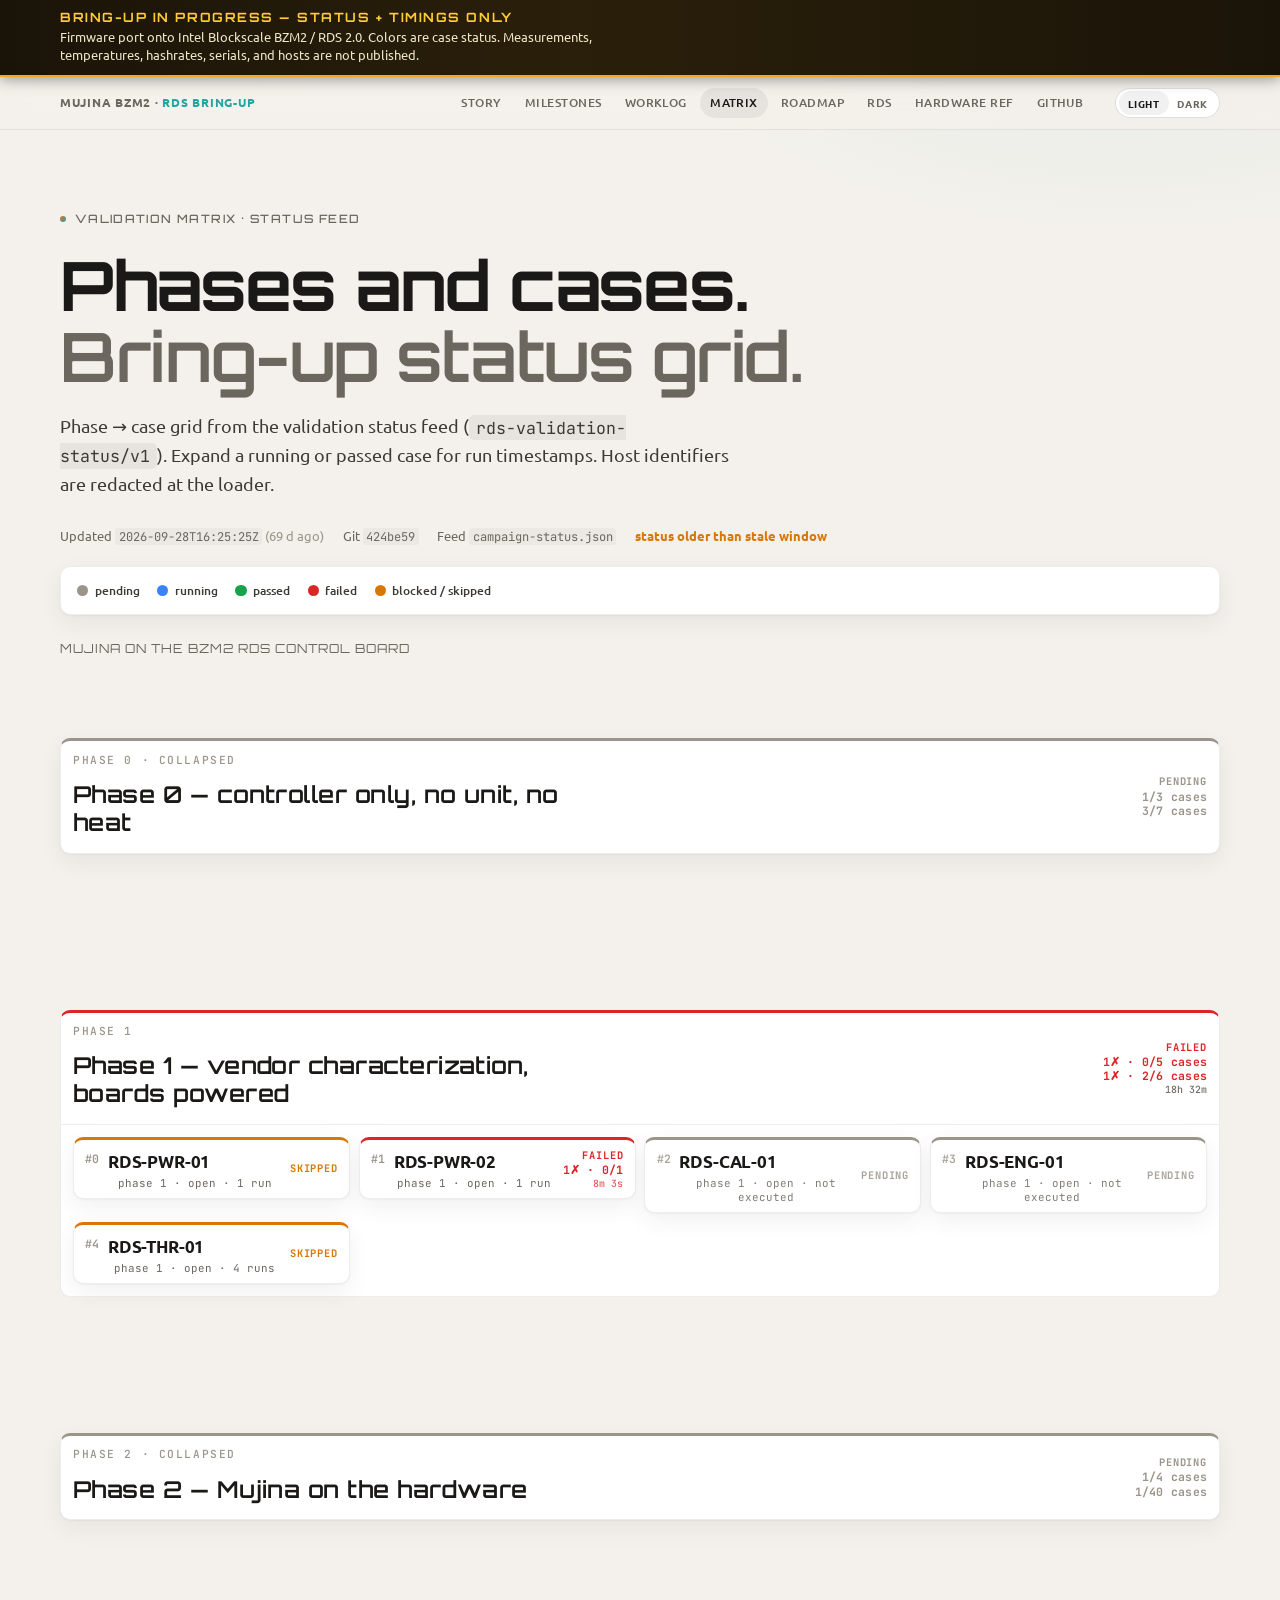
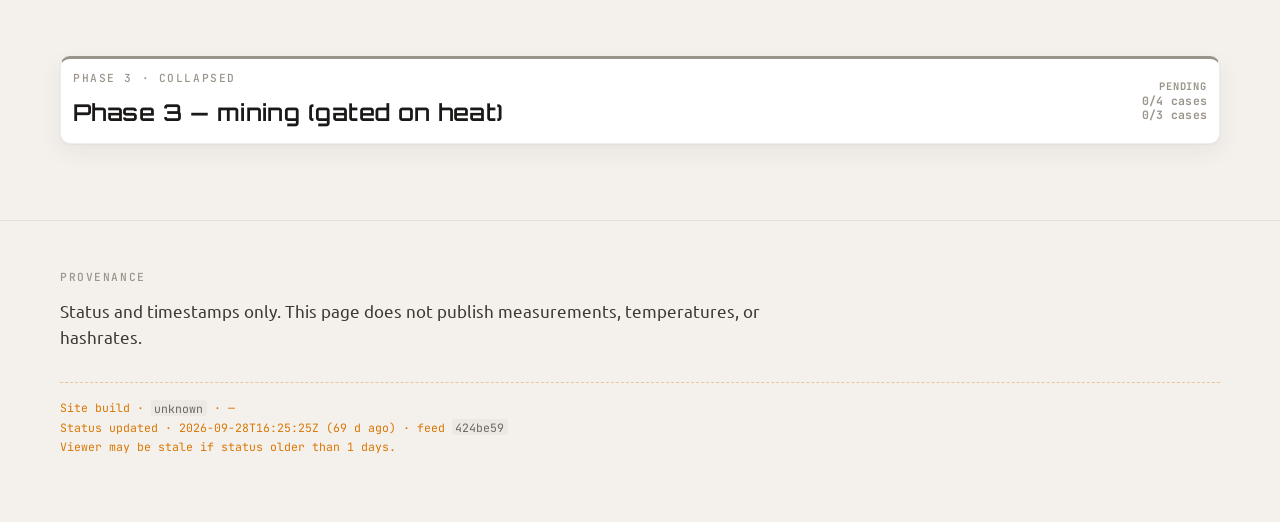
==== commit 4e6276a2: "results: refresh test matrix 2026-09-28T16:25Z Regenerated from test artifacts. Status and timings o" ====
--- a/site/matrix/index.html
+++ b/site/matrix/index.html
@@ -26,8 +26,10 @@
       <div class="nav-brand">Mujina BZM2 · <span class="accent">RDS bring-up</span></div>
       <div class="nav-links">
         <a href="../">Story</a>
+        <a href="../milestones/">Milestones</a>
         <a href="../worklog/">Worklog</a>
         <a href="../matrix/" class="active" aria-current="page">Matrix</a>
+        <a href="../roadmap/">Roadmap</a>
         <a href="../rds-viz/">RDS</a>
         <a href="https://blockscale-solutions.github.io/bzm2-hwref/" rel="noopener noreferrer" title="BZM2 hardware reference (Pages; repo linked from that hub)">Hardware ref</a>
         <a href="https://github.com/Blockscale-Solutions/mujina-bzm2-integration" rel="noopener noreferrer">GitHub</a>
--- a/site/css/styles.css
+++ b/site/css/styles.css
@@ -1403,3 +1403,99 @@
   font-family: var(--mono);
   font-size: 0.85em;
 }
+
+/* —— Proven on hardware, upstream enablement, roadmap (js/roadmap.js) ——
+   Rendered from data/roadmap.json. Status colours reuse the matrix's tokens:
+   proven = passed, partly proven = blocked, not yet = pending. */
+.rm-tier { margin-top: 1.75rem; }
+.prose .rm-tier h3 { display: flex; align-items: baseline; gap: 0.6rem; flex-wrap: wrap; }
+.prose .rm-test { font-size: 0.92rem; color: var(--muted); margin: 0 0 0.75rem; }
+.rm-cap,
+.rm-item,
+.rm-branch {
+  background: var(--surface);
+  border: 1px solid var(--line);
+  border-radius: var(--radius-sm);
+  padding: 0.85rem 1rem;
+  margin: 0 0 0.6rem;
+  max-width: 68ch;
+}
+.rm-cap-head { display: flex; gap: 0.75rem; align-items: flex-start; }
+.prose .rm-cap-head p,
+.prose .rm-item-text { margin: 0; color: var(--ink); }
+.rm-status {
+  flex: none;
+  display: inline-block;
+  font-family: var(--mono);
+  font-size: 0.7rem;
+  font-weight: 600;
+  letter-spacing: 0.04em;
+  text-transform: uppercase;
+  white-space: nowrap;
+  padding: 0.15rem 0.5rem;
+  border-radius: var(--radius-pill);
+  border: 1px solid currentColor;
+  margin-top: 0.2rem;
+}
+.rm-status.st-proven { color: var(--st-passed); }
+.rm-status.st-partly { color: var(--st-blocked); }
+.rm-status.st-notyet { color: var(--st-pending); }
+.rm-evidence { margin-top: 0.55rem; font-size: 0.88rem; }
+.rm-evidence summary { cursor: pointer; color: var(--muted); font-family: var(--mono); font-size: 0.8rem; }
+.prose ul.rm-runs { list-style: none; margin: 0.45rem 0 0; padding: 0; }
+.prose ul.rm-runs li { font-size: 0.86rem; line-height: 1.5; margin: 0.15rem 0; color: var(--ink-soft); }
+.rm-runs time { font-family: var(--mono); font-size: 0.8rem; color: var(--muted); margin: 0 0.35rem; }
+.rm-pending {
+  font-family: var(--mono);
+  font-size: 0.7rem;
+  text-transform: uppercase;
+  white-space: nowrap;
+  color: var(--st-running);
+  border: 1px solid currentColor;
+  border-radius: var(--radius-pill);
+  padding: 0 0.4rem;
+}
+.rm-pending-judging { color: var(--st-blocked); }
+.rm-verdict {
+  font-family: var(--mono);
+  font-size: 0.7rem;
+  text-transform: uppercase;
+  white-space: nowrap;
+  border: 1px solid currentColor;
+  border-radius: var(--radius-pill);
+  padding: 0 0.4rem;
+  color: var(--muted);
+}
+.rm-verdict-pass { color: var(--st-passed); }
+.rm-verdict-fail { color: var(--st-failed); }
+.prose .rm-meta { font-size: 0.86rem; color: var(--muted); margin: 0.45rem 0 0; overflow-wrap: anywhere; }
+.prose .rm-none { font-size: 0.86rem; color: var(--faint); margin: 0.45rem 0 0; }
+.rm-ref-private { color: var(--ink-soft); }
+.prose ul.rm-checks { margin: 0.5rem 0 0; padding-left: 1.1rem; }
+.prose ul.rm-checks li { font-size: 0.88rem; line-height: 1.5; margin: 0.15rem 0; }
+.rm-home {
+  font-family: var(--mono);
+  font-size: 0.7rem;
+  text-transform: uppercase;
+  color: var(--muted);
+  border: 1px dashed var(--line-strong);
+  border-radius: var(--radius-pill);
+  padding: 0.05rem 0.45rem;
+}
+.prose ul.rm-branches { list-style: none; margin: 0.75rem 0 0; padding: 0; }
+.prose ul.rm-branches li + li { margin-top: 0.6rem; }
+.rm-branch-head { display: flex; flex-wrap: wrap; gap: 0.5rem; align-items: baseline; }
+.rm-sha { font-family: var(--mono); font-size: 0.8rem; color: var(--muted); }
+.prose .rm-branch p { margin: 0.35rem 0 0; }
+.prose .rm-subject { font-family: var(--mono); font-size: 0.82rem; color: var(--ink-soft); }
+.prose .rm-note { border-left: 3px solid var(--st-blocked); padding-left: 0.6rem; }
+.rm-class { margin-top: 1.5rem; }
+.rm-class-upstream-gate .rm-item,
+.rm-class-standalone .rm-item { border-left: 3px solid var(--accent-warm); }
+.rm-class-nice-to-have .rm-item { border-left: 3px solid var(--accent-cool); }
+.rm-class-enhancement .rm-item { border-left: 3px solid var(--line-strong); }
+.rm-stale { color: var(--st-failed); }
+.rm-feed-meta code { font-family: var(--mono); font-size: 0.88em; }
+@media (max-width: 480px) {
+  .rm-cap-head { flex-direction: column; gap: 0.35rem; }
+}
